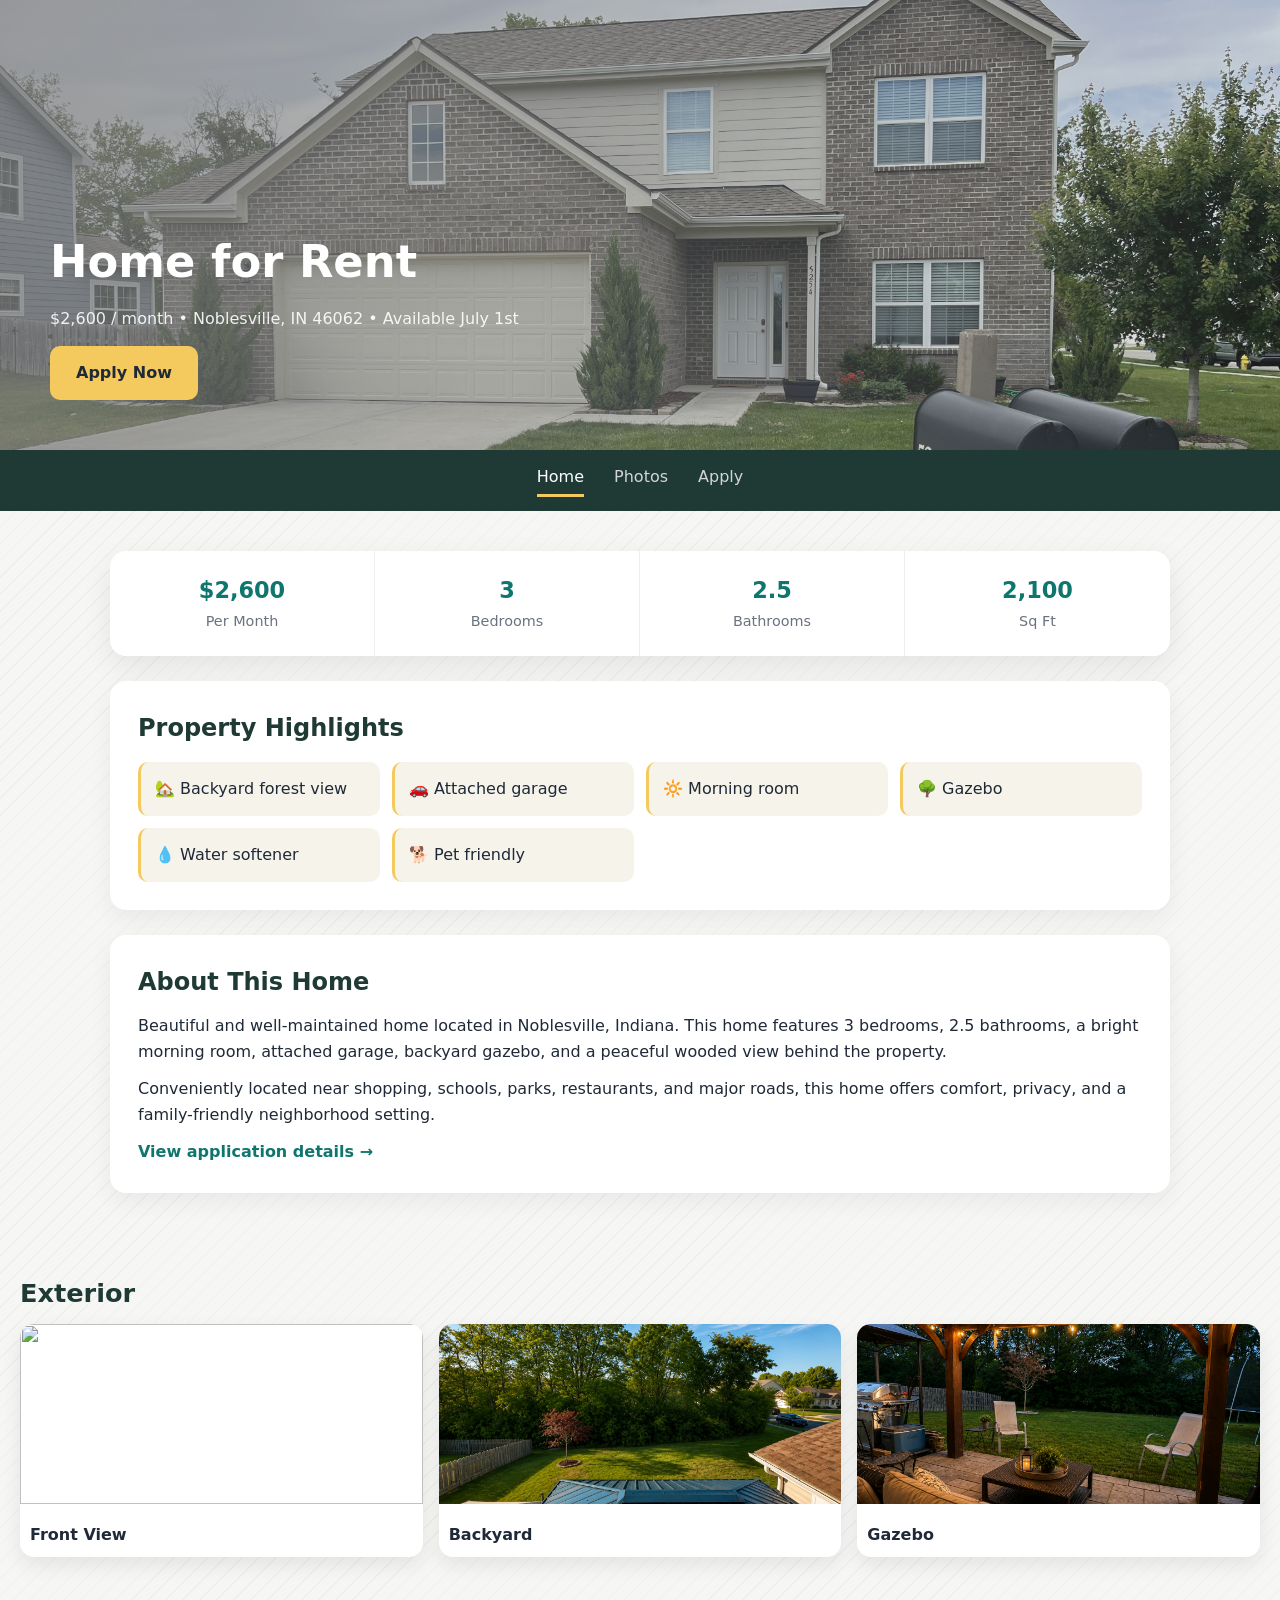
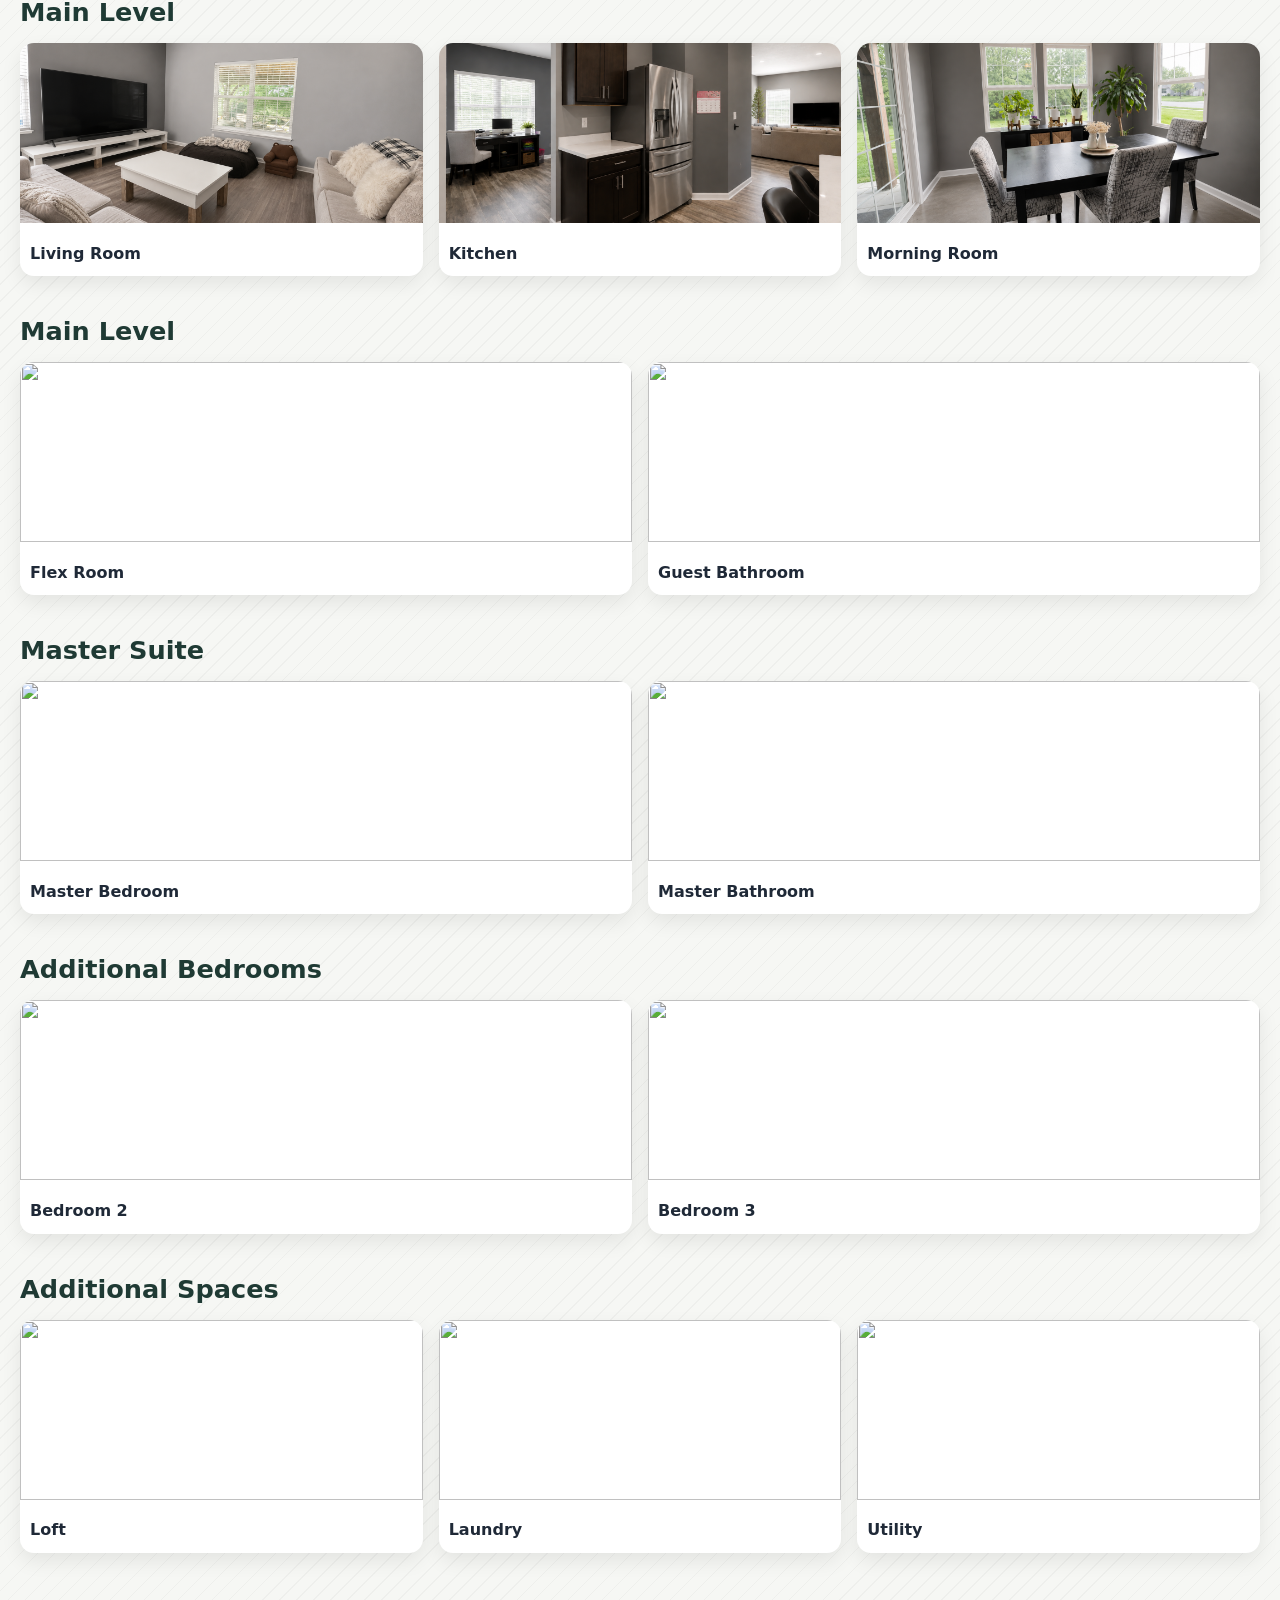
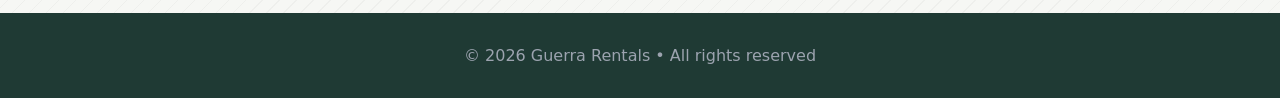
==== index.html @ b9d373ed "Update index.html" ====
<!DOCTYPE html>
<html lang="en">
<head>
  <meta charset="UTF-8">
  <meta name="viewport" content="width=device-width, initial-scale=1.0">
  <title>Home for Rent | 5254 Arryne Dr S</title>
  <link rel="stylesheet" href="style.css">
</head>

<body>

  <header class="hero">
    <div class="hero-content">
      <h1>Home for Rent</h1>
      <p>$2,600 / month • Noblesville, IN 46062 • Available July 1st</p>
      <a href="apply.html" class="btn">Apply Now</a>
    </div>
  </header>

  <nav>
    <a href="index.html" class="active">Home</a>
    <a href="photos.html">Photos</a>
    <a href="apply.html">Apply</a>
  </nav>

  <section class="property-overview">

    <div class="stats-bar">
      <div class="stat">
        <strong>$2,600</strong>
        <span>Per Month</span>
      </div>

      <div class="stat">
        <strong>3</strong>
        <span>Bedrooms</span>
      </div>

      <div class="stat">
        <strong>2.5</strong>
        <span>Bathrooms</span>
      </div>

      <div class="stat">
        <strong>2,100</strong>
        <span>Sq Ft</span>
      </div>
    </div>

    <div class="card">
      <h2>Property Highlights</h2>

      <div class="highlights">
        <div>🏡 Backyard forest view</div>
        <div>🚗 Attached garage</div>
        <div>🔆 Morning room</div>
        <div>🌳 Gazebo</div>
        <div>💧 Water softener</div>
        <div>🐕 Pet friendly</div>
      </div>
    </div>

    <div class="card">
      <h2>About This Home</h2>

      <p>
        Beautiful and well-maintained home located in Noblesville, Indiana.
        This home features 3 bedrooms, 2.5 bathrooms, a bright morning room, attached garage,
        backyard gazebo, and a peaceful wooded view behind the property.
      </p>

      <p>
        Conveniently located near shopping, schools, parks, restaurants, and major roads,
        this home offers comfort, privacy, and a family-friendly neighborhood setting.
      </p>

      <a href="apply.html" class="text-link">View application details →</a>
    </div>

  </section>

 <!--GALLERY -->
<section id="gallery">

  <h2 class="gallery-title">Exterior</h2>
  <div class="gallery-group">
    <div class="photo-card"><img src="images/front.jpg"><p>Front View</p></div>
    <div class="photo-card"><img src="vista desde el cuatoal patio.png"><p>Backyard</p></div>
    <div class="photo-card"><img src="gazebo2.png"><p>Gazebo</p></div>
  </div>

  <h2 class="gallery-title">Main Level</h2>
  <div class="gallery-group">
    <div class="photo-card"><img src="sala1.png"><p>Living Room</p></div>
    <div class="photo-card"><img src="cocina3.png"><p>Kitchen</p></div>
    <div class="photo-card"><img src="morningRoom1.png"><p>Morning Room</p></div>
  </div>
  
  <h2 class="gallery-title">Main Level</h2>
  <div class="gallery-group">
    <div class="photo-card"><img src="images/kitchen.jpg"><p>Flex Room</p></div>
    <div class="photo-card"><img src="images/kitchen.jpg"><p>Guest Bathroom</p></div>
  </div>
  
  <h2 class="gallery-title">Master Suite</h2>
  <div class="gallery-group">
    <div class="photo-card"><img src="images/bedroom.jpg"><p>Master Bedroom</p></div>
    <div class="photo-card"><img src="images/bathroom.jpg"><p>Master Bathroom</p></div>
  </div>

  <h2 class="gallery-title">Additional Bedrooms</h2>
  <div class="gallery-group">
    <div class="photo-card"><img src="images/bathroom.jpg"><p>Bedroom 2</p></div>
    <div class="photo-card"><img src="images/bathroom.jpg"><p>Bedroom 3</p></div>
  </div>

  <h2 class="gallery-title">Additional Spaces</h2>
  <div class="gallery-group">
    <div class="photo-card"><img src="images/bathroom.jpg"><p>Loft</p></div>
    <div class="photo-card"><img src="images/bathroom.jpg"><p>Laundry</p></div>
    <div class="photo-card"><img src="images/bathroom.jpg"><p>Utility</p></div>
  </div>

</section>

  <footer>
    <p>© 2026 Guerra Rentals • All rights reserved</p>
  </footer>

  <!-- IMAGE POPUP MODAL -->
  <div class="image-modal" id="imageModal">
    <div class="image-modal-content">
      <button class="image-modal-close" id="imageModalClose">&times;</button>
      <img id="imageModalImg" src="" alt="">
    </div>
  </div>

  <script>
    const modal = document.getElementById("imageModal");
    const modalImg = document.getElementById("imageModalImg");
    const closeBtn = document.getElementById("imageModalClose");

    document.querySelectorAll(".photo-card img").forEach((img) => {
      img.addEventListener("click", () => {
        modal.classList.add("active");
        modalImg.src = img.src;
        modalImg.alt = img.alt;
      });
    });

    closeBtn.addEventListener("click", () => {
      modal.classList.remove("active");
    });

    modal.addEventListener("click", (e) => {
      if (e.target === modal) {
        modal.classList.remove("active");
      }
    });

    document.addEventListener("keydown", (e) => {
      if (e.key === "Escape") {
        modal.classList.remove("active");
      }
    });
  </script>

</body>
</html>
---- style.css ----
/* RESET */
* {
  margin: 0;
  padding: 0;
  box-sizing: border-box;
  font-family: system-ui, Arial, sans-serif;
}

html {
  scroll-behavior: smooth;
}

body {
  color: #1f2937;
  line-height: 1.6;
  background-color: #f6f7f4;
  background-image:
    repeating-linear-gradient(
      135deg,
      rgba(0, 0, 0, 0.03) 0px,
      rgba(0, 0, 0, 0.03) 1px,
      transparent 1px,
      transparent 12px
    );
}

/* HERO */
.hero {
  height: 50vh;
  background:
    linear-gradient(to right, rgba(128, 128, 128, 0.75), rgba(128, 128, 128, 0.2)),
    url("front.jpg");
  background-size: cover;
  background-position: center 25%;
  display: flex;
  align-items: flex-end;
  padding: 50px;
  color: white;
}

.hero h1 {
  font-size: 2.8rem;
  margin-bottom: 8px;
}

.hero p {
  opacity: 0.9;
  margin-bottom: 15px;
}

/* BUTTON */
.btn {
  display: inline-block;
  padding: 14px 26px;
  background: #f4c95d;
  color: #1f2937;
  text-decoration: none;
  border-radius: 10px;
  font-weight: 700;
  transition: 0.25s ease;
}

.btn:hover {
  background: #e7b94c;
  transform: translateY(-2px);
}

/* NAV */
nav {
  display: flex;
  justify-content: center;
  gap: 30px;
  background: #1f3a34;
  padding: 14px;
  position: sticky;
  top: 0;
  z-index: 100;
}

nav a {
  color: #d1d5db;
  text-decoration: none;
  font-weight: 500;
  padding-bottom: 4px;
  transition: all 0.25s ease;
}

nav a:hover {
  color: #ffffff;
}

nav a.active {
  color: #ffffff;
  border-bottom: 3px solid #f4c95d;
}

/* WRAPPER */
.property-overview {
  max-width: 1100px;
  margin: auto;
  padding: 20px;
}

/* STATS BAR */
.stats-bar {
  margin-top: 20px;
  background: white;
  border-radius: 16px;
  display: grid;
  grid-template-columns: repeat(4, 1fr);
  box-shadow: 0 10px 30px rgba(0,0,0,0.08);
  overflow: hidden;
}

.stat {
  text-align: center;
  padding: 22px;
  border-right: 1px solid #eee;
}

.stat:last-child {
  border-right: none;
}

.stat strong {
  font-size: 1.4rem;
  display: block;
  color: #0f766e;
}

.stat span {
  font-size: 0.9rem;
  color: #6b7280;
}

/* CARDS */
.card {
  background: white;
  margin: 25px auto;
  padding: 28px;
  border-radius: 16px;
  box-shadow: 0 8px 25px rgba(0,0,0,0.06);
  transition: 0.2s ease;
}

.card:hover {
  transform: translateY(-3px);
}

.card h2 {
  margin-bottom: 12px;
  color: #1f3a34;
}

.card p {
  margin-bottom: 12px;
}

/* LINKS */
.text-link,
.card a:not(.btn):not(.link-card) {
  color: #0f766e;
  font-weight: 700;
  text-decoration: none;
  position: relative;
  transition: all 0.25s ease;
}

.text-link::after,
.card a:not(.btn):not(.link-card)::after {
  content: "";
  position: absolute;
  left: 0;
  bottom: -3px;
  width: 0%;
  height: 2px;
  background: #f4c95d;
  transition: width 0.25s ease;
}

.text-link:hover,
.card a:not(.btn):not(.link-card):hover {
  color: #1f3a34;
}

.text-link:hover::after,
.card a:not(.btn):not(.link-card):hover::after {
  width: 100%;
}

/* HIGHLIGHTS */
.highlights {
  display: grid;
  grid-template-columns: repeat(auto-fit, minmax(200px, 1fr));
  gap: 12px;
  margin-top: 15px;
}

.highlights div {
  background: #f6f3ea;
  padding: 14px;
  border-radius: 10px;
  border-left: 3px solid #f4c95d;
}

/* GALLERY */
.gallery {
  max-width: 1100px;
  margin: 50px auto;
  padding: 0 20px;
  display: grid;
  grid-template-columns: repeat(auto-fit, minmax(230px, 1fr));
  gap: 16px;
}

.photo-card {
  border-radius: 14px;
  overflow: hidden;
  background: white;
  box-shadow: 0 8px 20px rgba(0,0,0,0.08);
  transition: 0.25s ease;
}

.photo-card:hover {
  transform: scale(1.04);
}

.photo-card img {
  width: 100%;
  height: 180px;
  object-fit: cover;
  cursor: zoom-in;
}

.photo-card p {
  padding: 10px;
  font-weight: 600;
}

/* IMAGE POPUP MODAL */
.image-modal {
  display: none;
  position: fixed;
  inset: 0;
  z-index: 99999;
  background: rgba(0, 0, 0, 0.9);
  justify-content: center;
  align-items: center;
  padding: 24px;
}

.image-modal.active {
  display: flex;
}

.image-modal-content {
  position: relative;
  max-width: 90vw;
  max-height: 90vh;
}

.image-modal-content img {
  max-width: 100%;
  max-height: 85vh;
  border-radius: 14px;
  box-shadow: 0 20px 50px rgba(0,0,0,.45);
  animation: modalZoom .25s ease;
}

.image-modal-close {
  position: absolute;
  top: -18px;
  right: -18px;
  width: 42px;
  height: 42px;
  border: none;
  border-radius: 50%;
  background: #f4c95d;
  color: #1f2937;
  font-size: 1.6rem;
  font-weight: 800;
  cursor: pointer;
  transition: 0.25s ease;
}

.image-modal-close:hover {
  background: #e7b94c;
  transform: scale(1.05);
}

@keyframes modalZoom {
  from {
    transform: scale(.85);
    opacity: 0;
  }

  to {
    transform: scale(1);
    opacity: 1;
  }
}

/* FOOTER */
footer {
  text-align: center;
  padding: 30px;
  margin-top: 60px;
  background: #1f3a34;
  color: #9ca3af;
}

/* RESPONSIVE */
@media (max-width: 768px) {
  nav {
    gap: 18px;
    font-size: 0.95rem;
    flex-wrap: wrap;
  }

  .stats-bar {
    grid-template-columns: repeat(2, 1fr);
  }

  .hero {
    padding: 30px;
  }

  .hero h1 {
    font-size: 2.2rem;
  }
}

@media (max-width: 480px) {
  .stats-bar {
    grid-template-columns: 1fr;
  }

  .hero {
    height: 45vh;
    padding: 24px;
  }

  .hero h1 {
    font-size: 1.9rem;
  }

  .hero p {
    font-size: 0.95rem;
  }

  .btn {
    padding: 12px 20px;
  }

  .card {
    padding: 22px;
  }

  .image-modal-close {
    top: 10px;
    right: 10px;
  }
}

/* FIXED GROUPED GALLERY */

.gallery {
  display: block; /* overrides your old grid */
}

.gallery-title {
  width: 100%;
  margin: 35px 0 10px;
  padding: 0 20px;
  font-size: 1.6rem;
  color: #1f3a34;
}

.gallery-group {
  padding: 0 20px;
  margin-bottom: 25px;
  display: grid;
  grid-template-columns: repeat(auto-fit, minmax(230px, 1fr));
  gap: 16px;
}

/* LINK CARDS (SOLID GREEN → INVERT ON HOVER) */
.link-card {
  display: flex;
  justify-content: space-between;
  align-items: center;
  text-decoration: none;
  background: #0f766e;   /* solid green */
  color: white;
  border-radius: 14px;
  padding: 18px 22px;
  margin-top: 15px;
  box-shadow: 0 8px 25px rgba(0,0,0,0.08);
  transition: all 0.25s ease;
  border: 2px solid #0f766e; /* needed for invert effect */
}

/* TEXT */
.link-card-title {
  font-size: 1.15rem;
  font-weight: 700;
  color: white;
  margin-bottom: 4px;
  transition: 0.25s;
}

.link-card-subtitle {
  font-size: 0.9rem;
  color: rgba(255,255,255,0.85);
  transition: 0.25s;
}

/* ARROW */
.link-arrow {
  font-size: 1.5rem;
  font-weight: bold;
  color: white;
  transition: 0.25s ease;
}

/* Link Buttons */
.link-card:hover {
  background: white;
  color: #0f766e;
  transform: translateY(-3px);
}

/* TEXT INVERT */
.link-card:hover .link-card-title {
  color: #0f766e;
}

.link-card:hover .link-card-subtitle {
  color: #4b5563;
}

/* ARROW MOVE + COLOR CHANGE */
.link-card:hover .link-arrow {
  transform: translateX(6px);
  color: #0f766e;
}
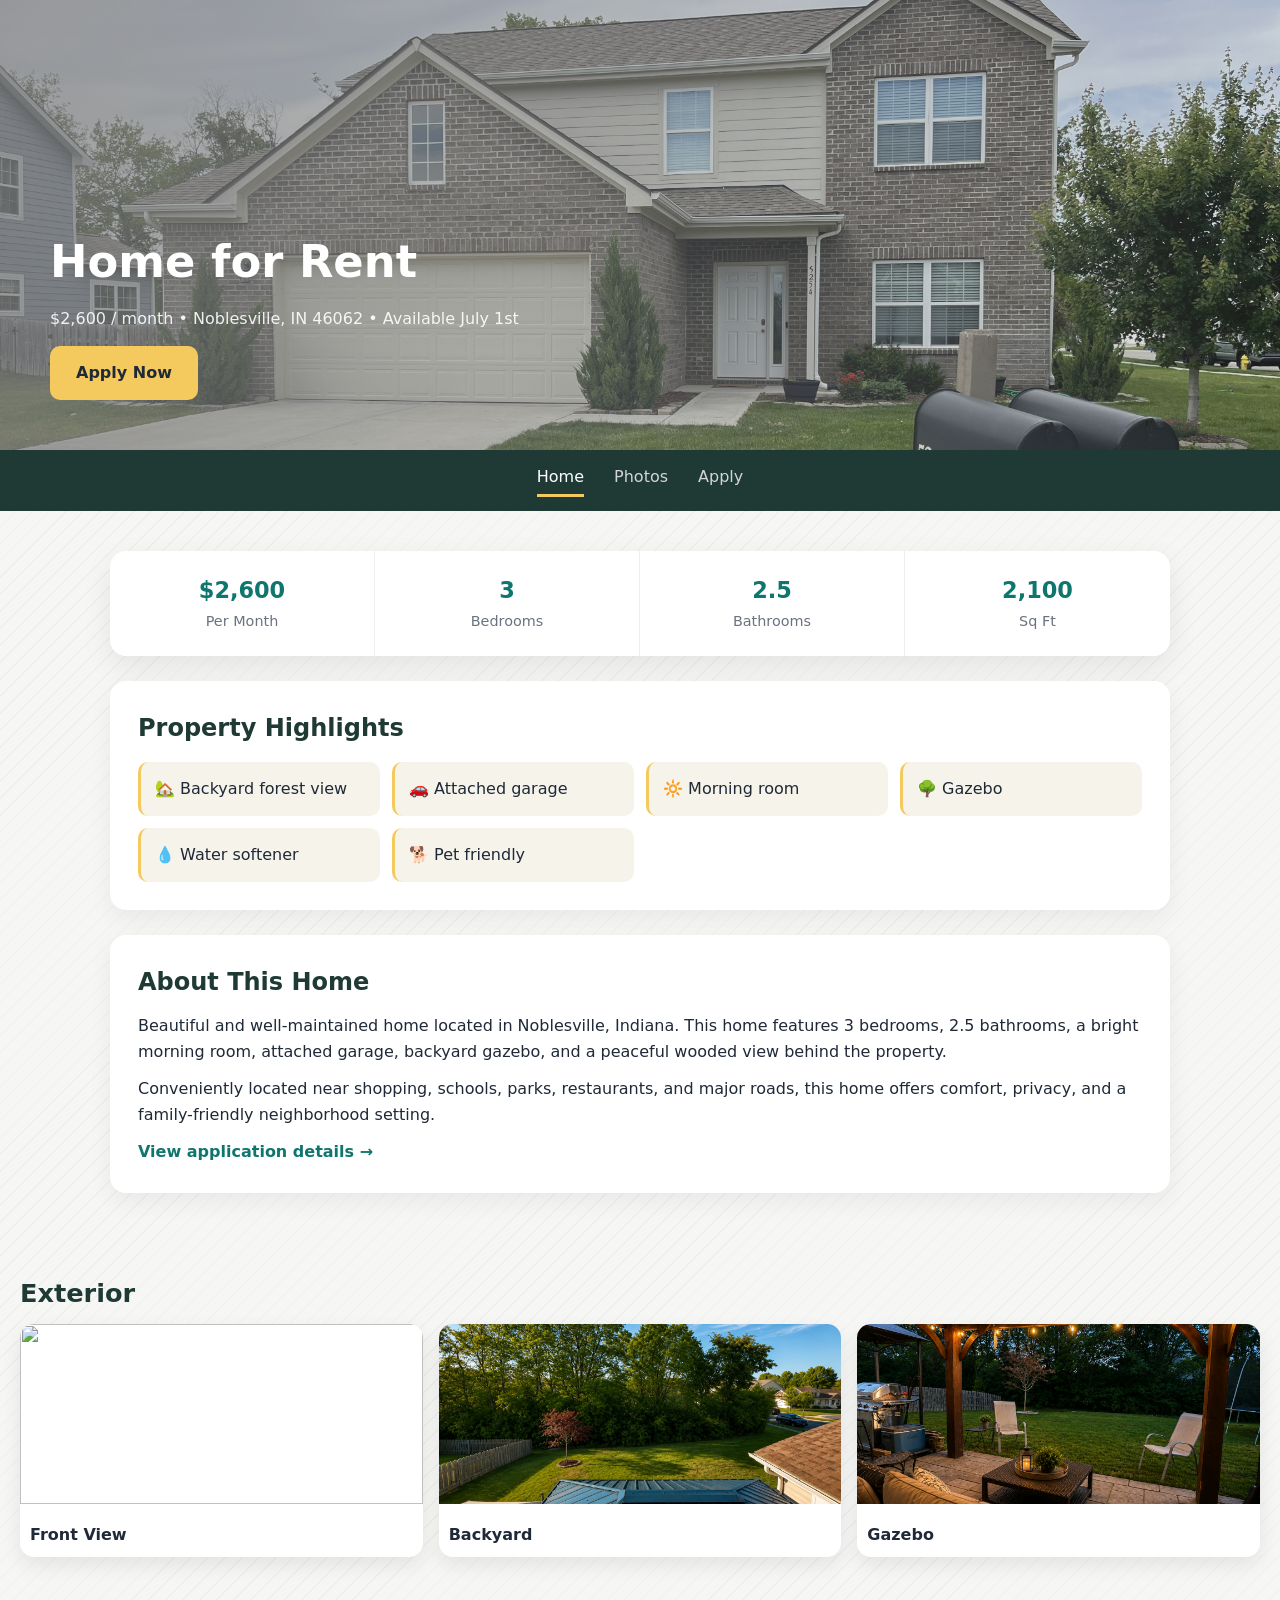
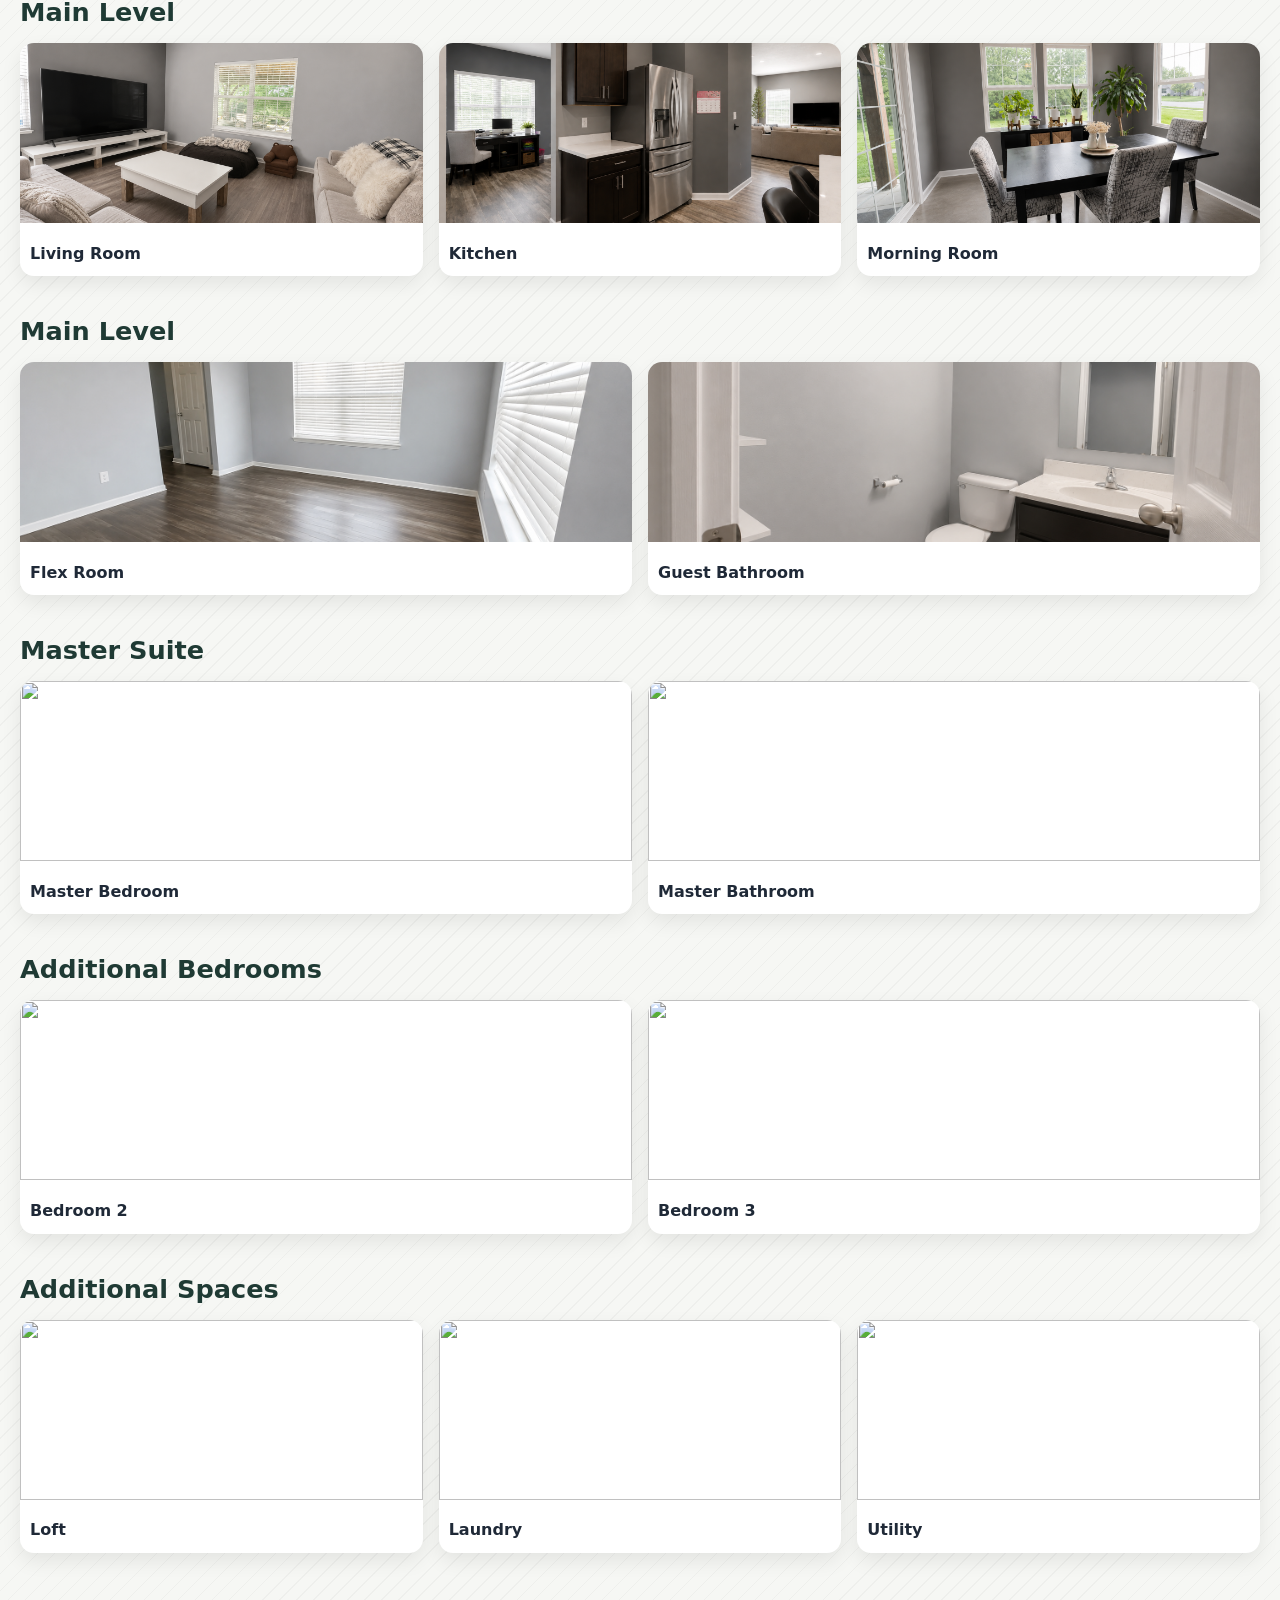
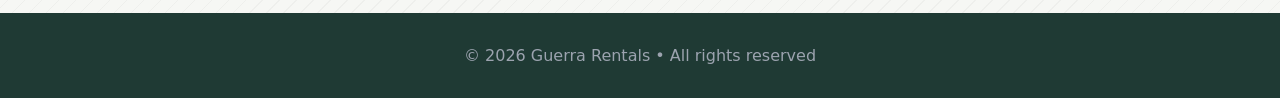
==== commit de2036db: "Update index.html" ====
--- a/index.html
+++ b/index.html
@@ -84,7 +84,7 @@
 
   <h2 class="gallery-title">Exterior</h2>
   <div class="gallery-group">
-    <div class="photo-card"><img src="images/front.jpg"><p>Front View</p></div>
+    <div class="photo-card"><img src="fachada.png"><p>Front View</p></div>
     <div class="photo-card"><img src="vista desde el cuatoal patio.png"><p>Backyard</p></div>
     <div class="photo-card"><img src="gazebo2.png"><p>Gazebo</p></div>
   </div>
@@ -98,8 +98,8 @@
   
   <h2 class="gallery-title">Main Level</h2>
   <div class="gallery-group">
-    <div class="photo-card"><img src="images/kitchen.jpg"><p>Flex Room</p></div>
-    <div class="photo-card"><img src="images/kitchen.jpg"><p>Guest Bathroom</p></div>
+    <div class="photo-card"><img src="oficina o comedor 2.png"><p>Flex Room</p></div>
+    <div class="photo-card"><img src="baño de visita.png"><p>Guest Bathroom</p></div>
   </div>
   
   <h2 class="gallery-title">Master Suite</h2>
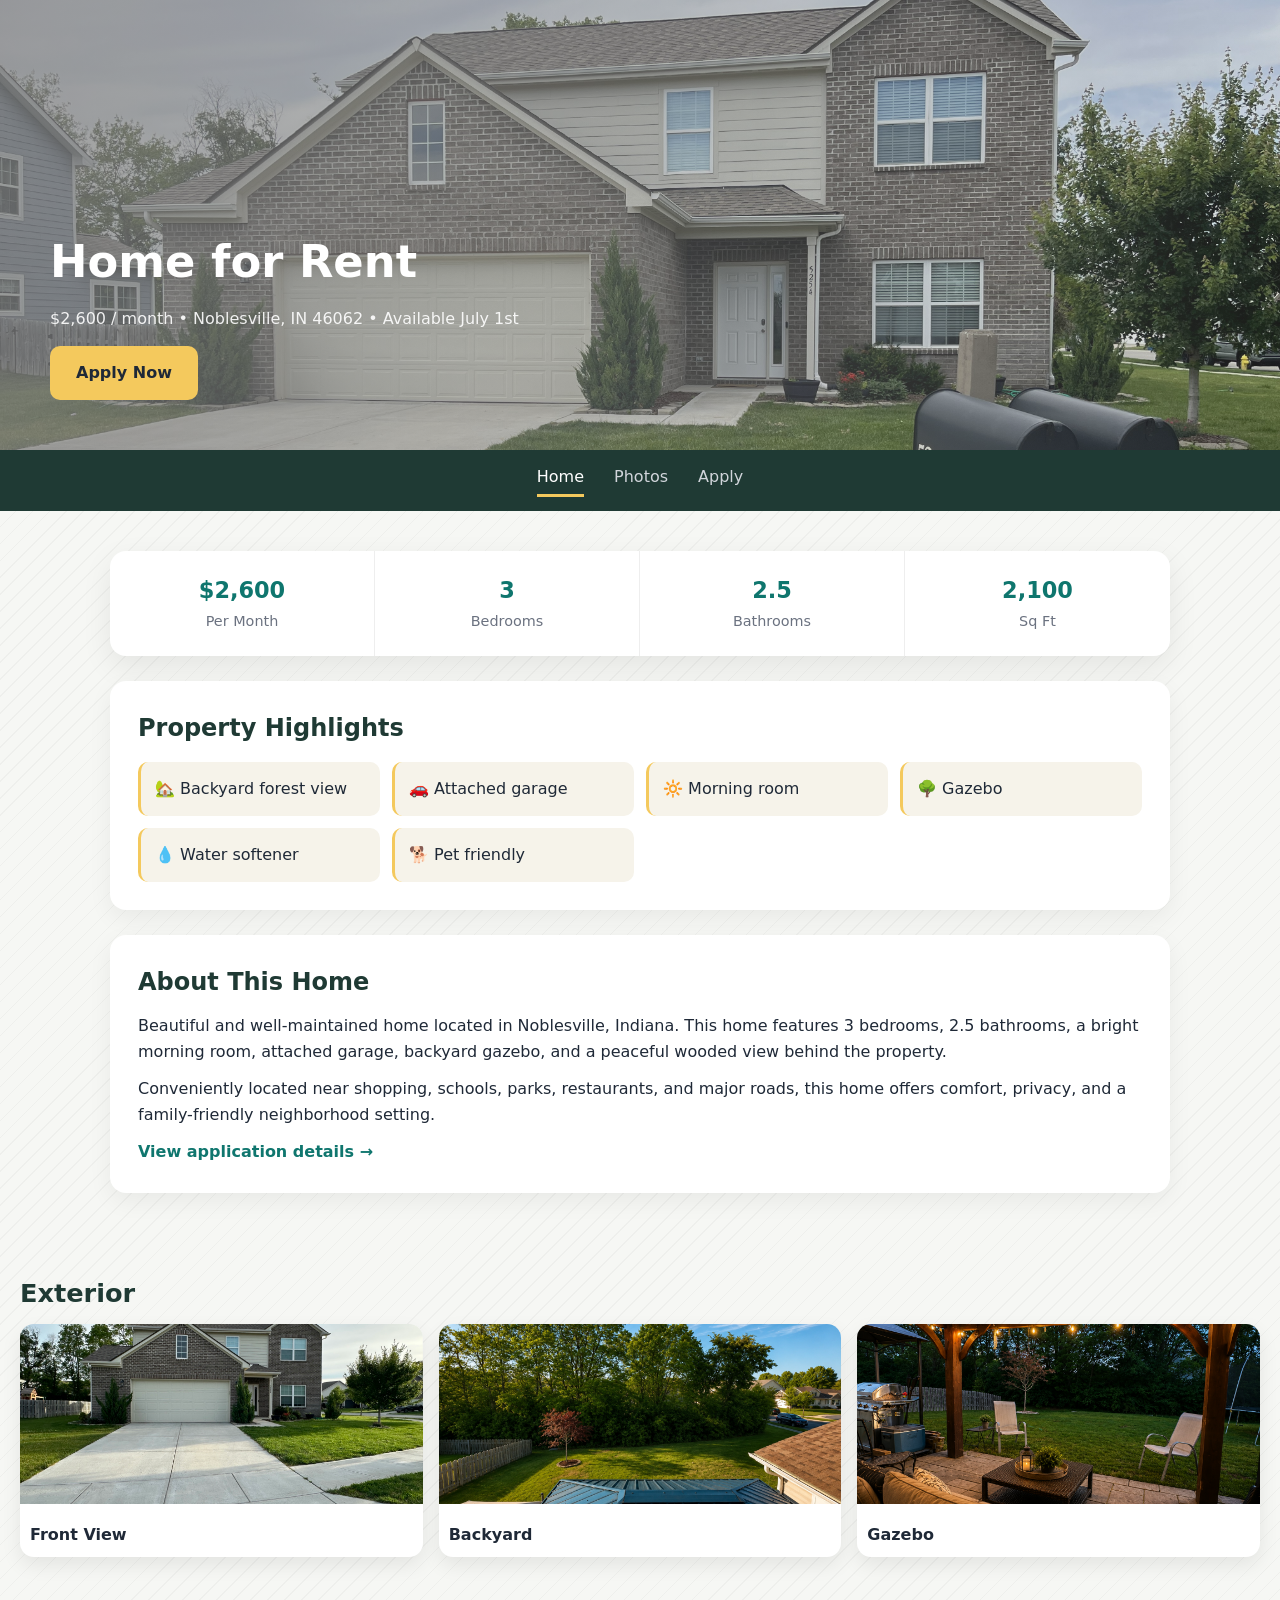
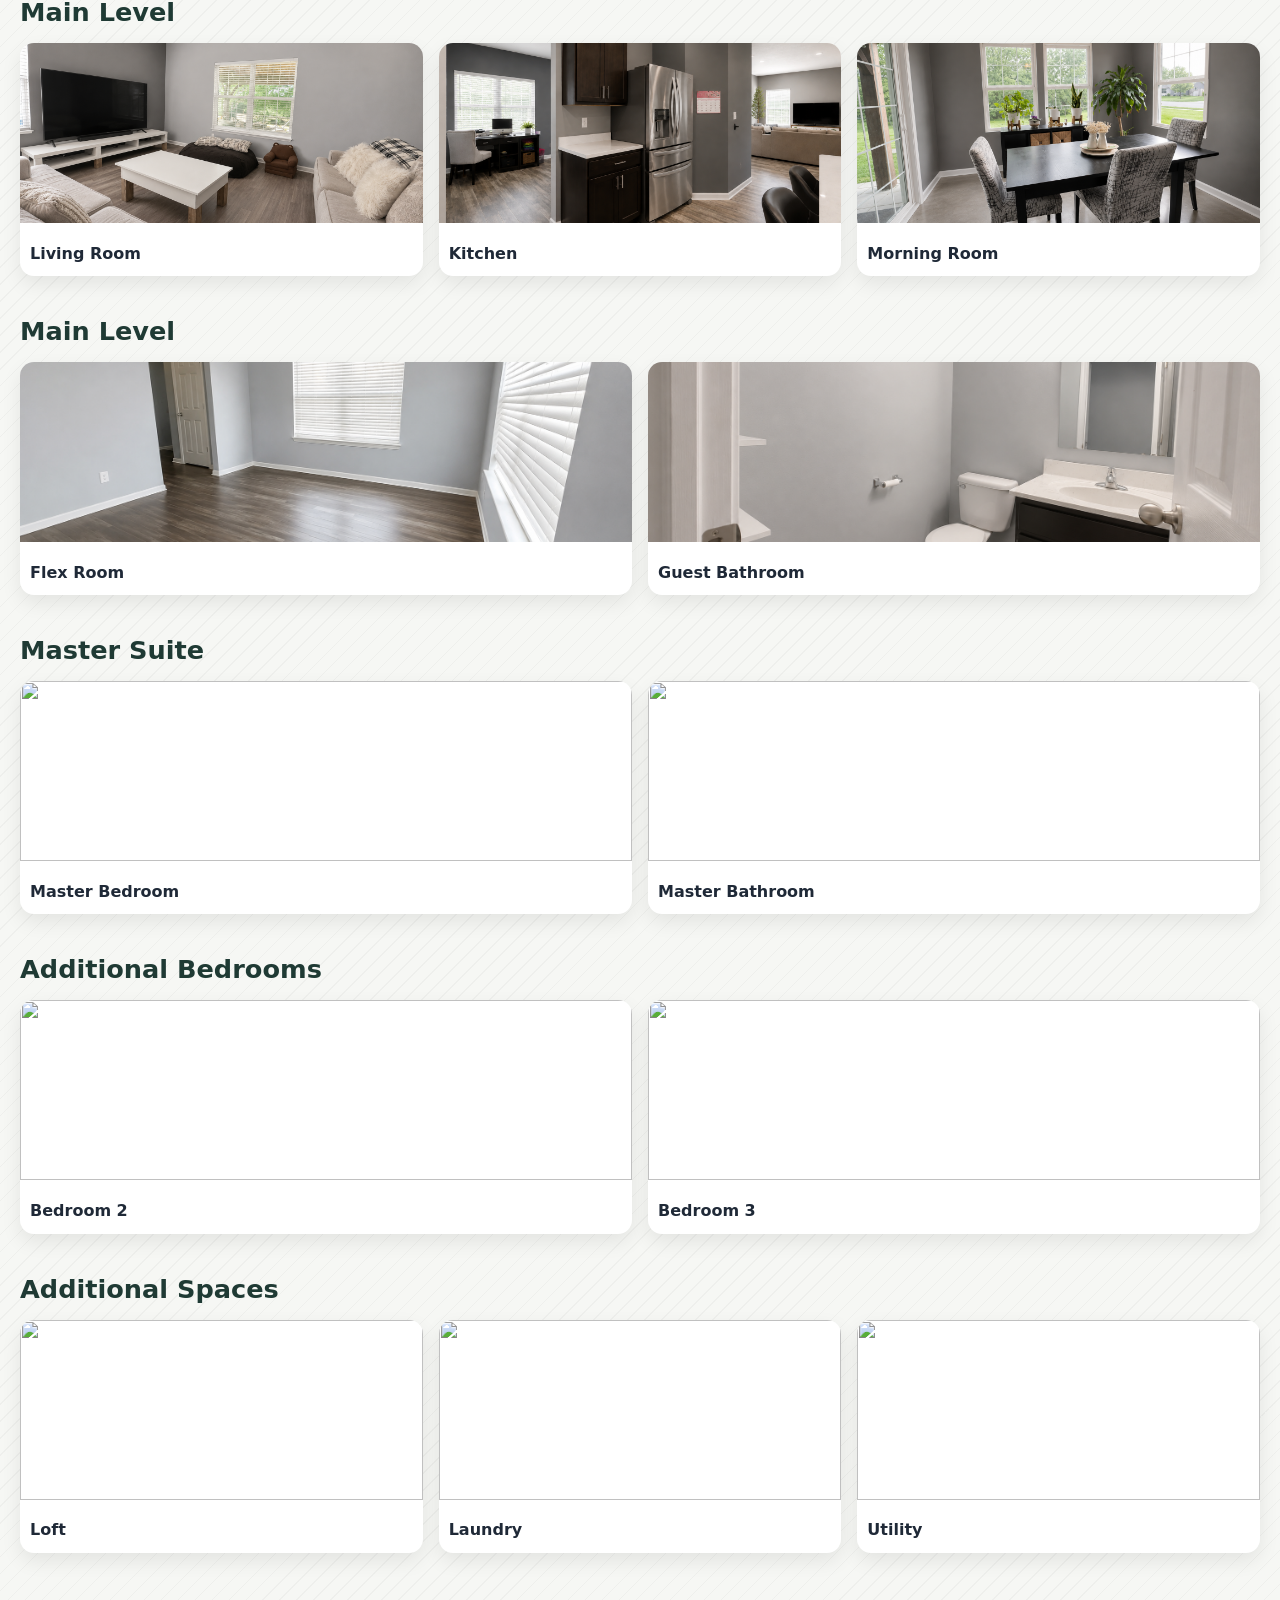
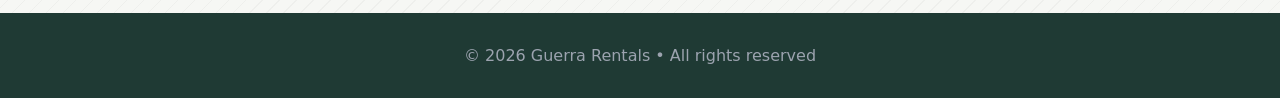
==== commit 1ad22f7d: "Update index.html" ====
--- a/index.html
+++ b/index.html
@@ -84,7 +84,7 @@
 
   <h2 class="gallery-title">Exterior</h2>
   <div class="gallery-group">
-    <div class="photo-card"><img src="fachada.png"><p>Front View</p></div>
+    <div class="photo-card"><img src="fachada.jpeg"><p>Front View</p></div>
     <div class="photo-card"><img src="vista desde el cuatoal patio.png"><p>Backyard</p></div>
     <div class="photo-card"><img src="gazebo2.png"><p>Gazebo</p></div>
   </div>
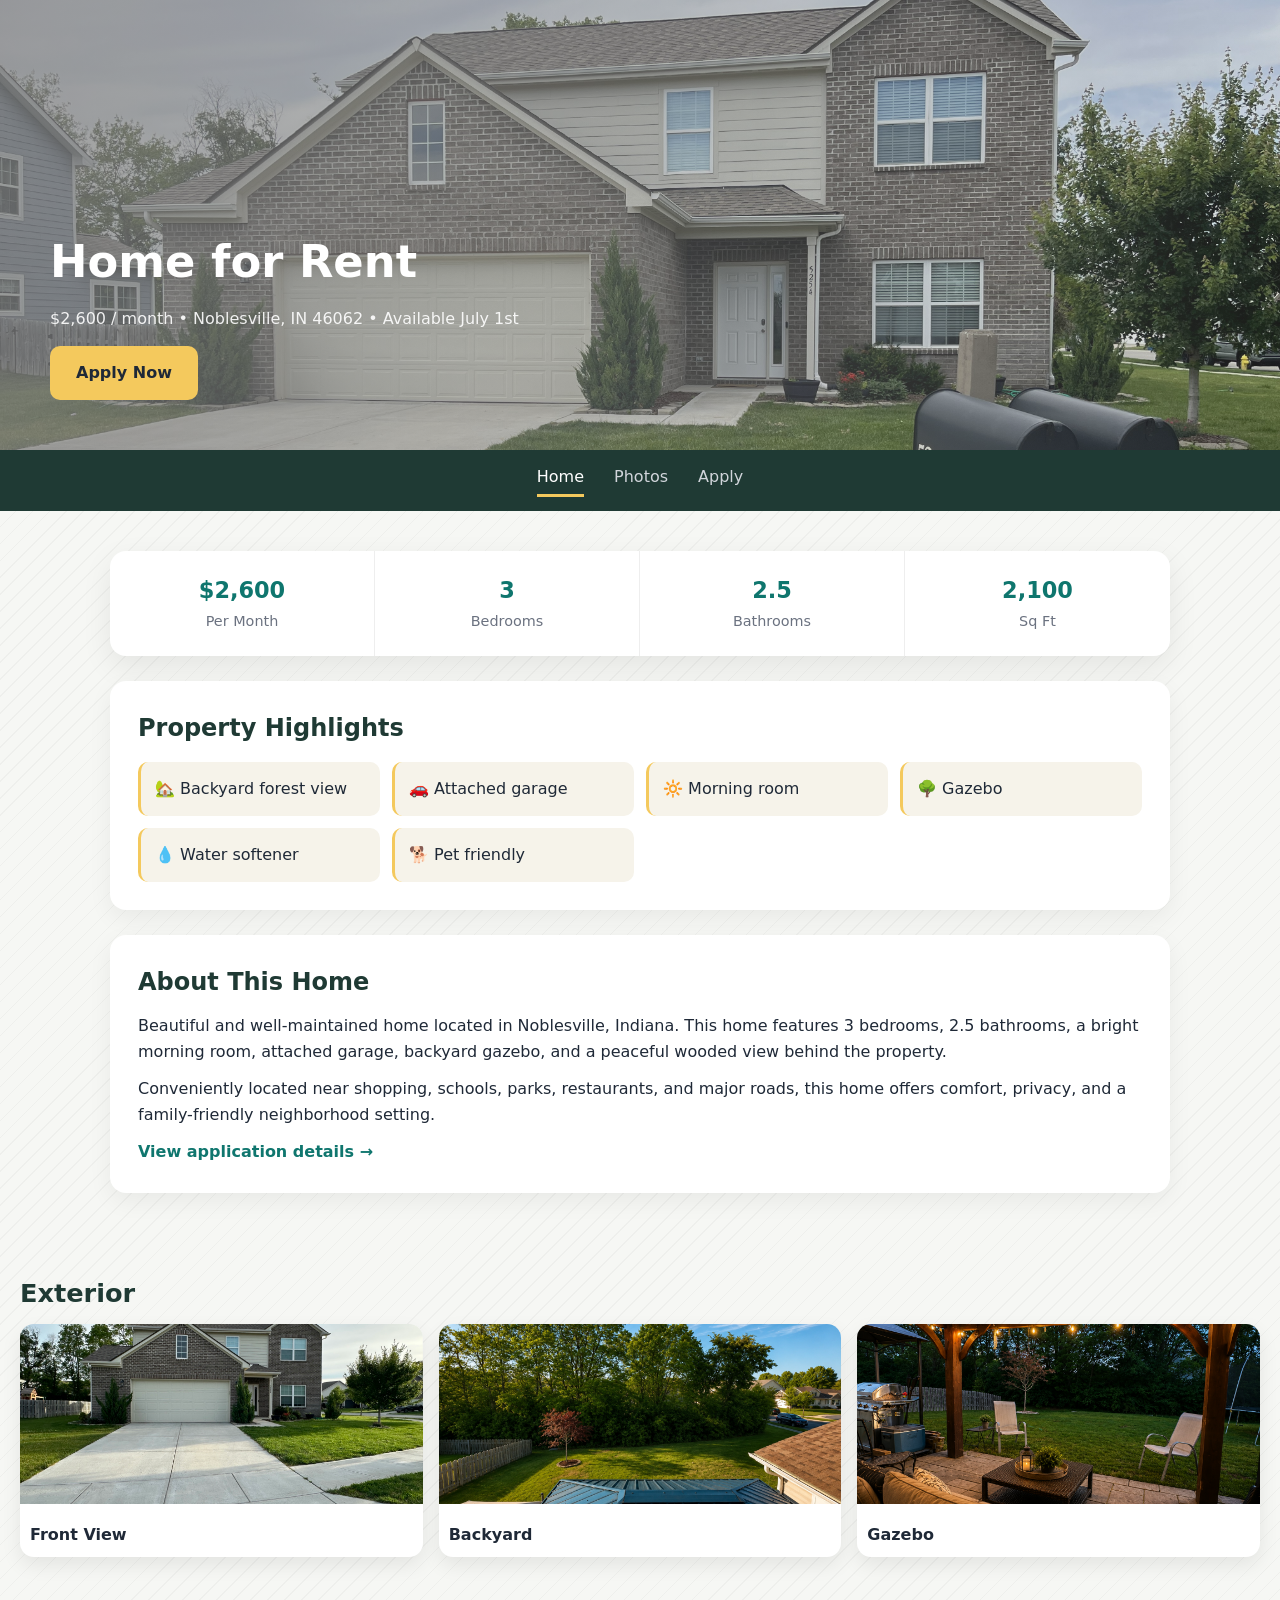
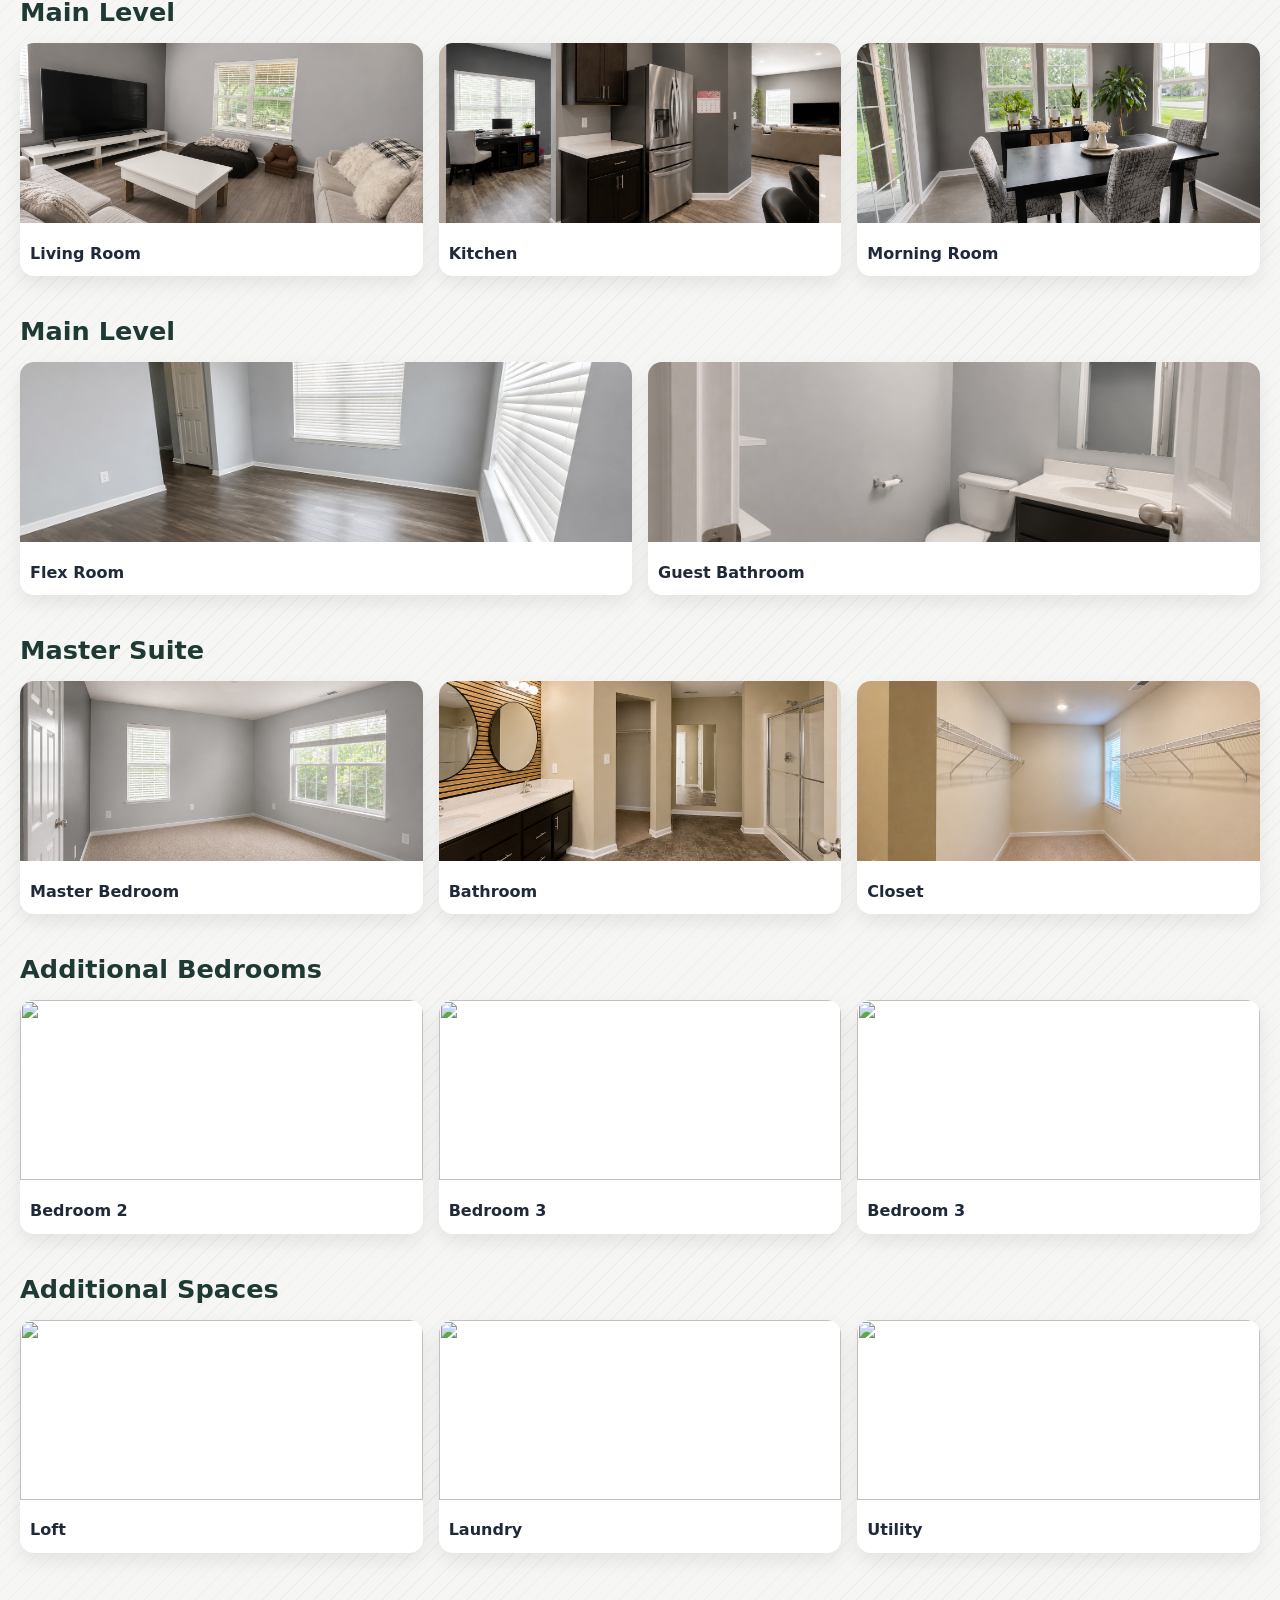
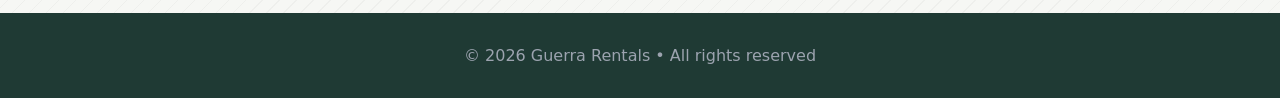
==== commit 9632e87c: "Update index.html" ====
--- a/index.html
+++ b/index.html
@@ -104,13 +104,15 @@
   
   <h2 class="gallery-title">Master Suite</h2>
   <div class="gallery-group">
-    <div class="photo-card"><img src="images/bedroom.jpg"><p>Master Bedroom</p></div>
-    <div class="photo-card"><img src="images/bathroom.jpg"><p>Master Bathroom</p></div>
+    <div class="photo-card"><img src="cuarto principal.png"><p>Master Bedroom</p></div>
+    <div class="photo-card"><img src="Baño cuarto principal 1.png"><p>Bathroom</p></div>
+    <div class="photo-card"><img src="closet cuarto principal.png"><p>Closet</p></div>
   </div>
 
   <h2 class="gallery-title">Additional Bedrooms</h2>
   <div class="gallery-group">
     <div class="photo-card"><img src="images/bathroom.jpg"><p>Bedroom 2</p></div>
+    <div class="photo-card"><img src="images/bathroom.jpg"><p>Bedroom 3</p></div>
     <div class="photo-card"><img src="images/bathroom.jpg"><p>Bedroom 3</p></div>
   </div>
 
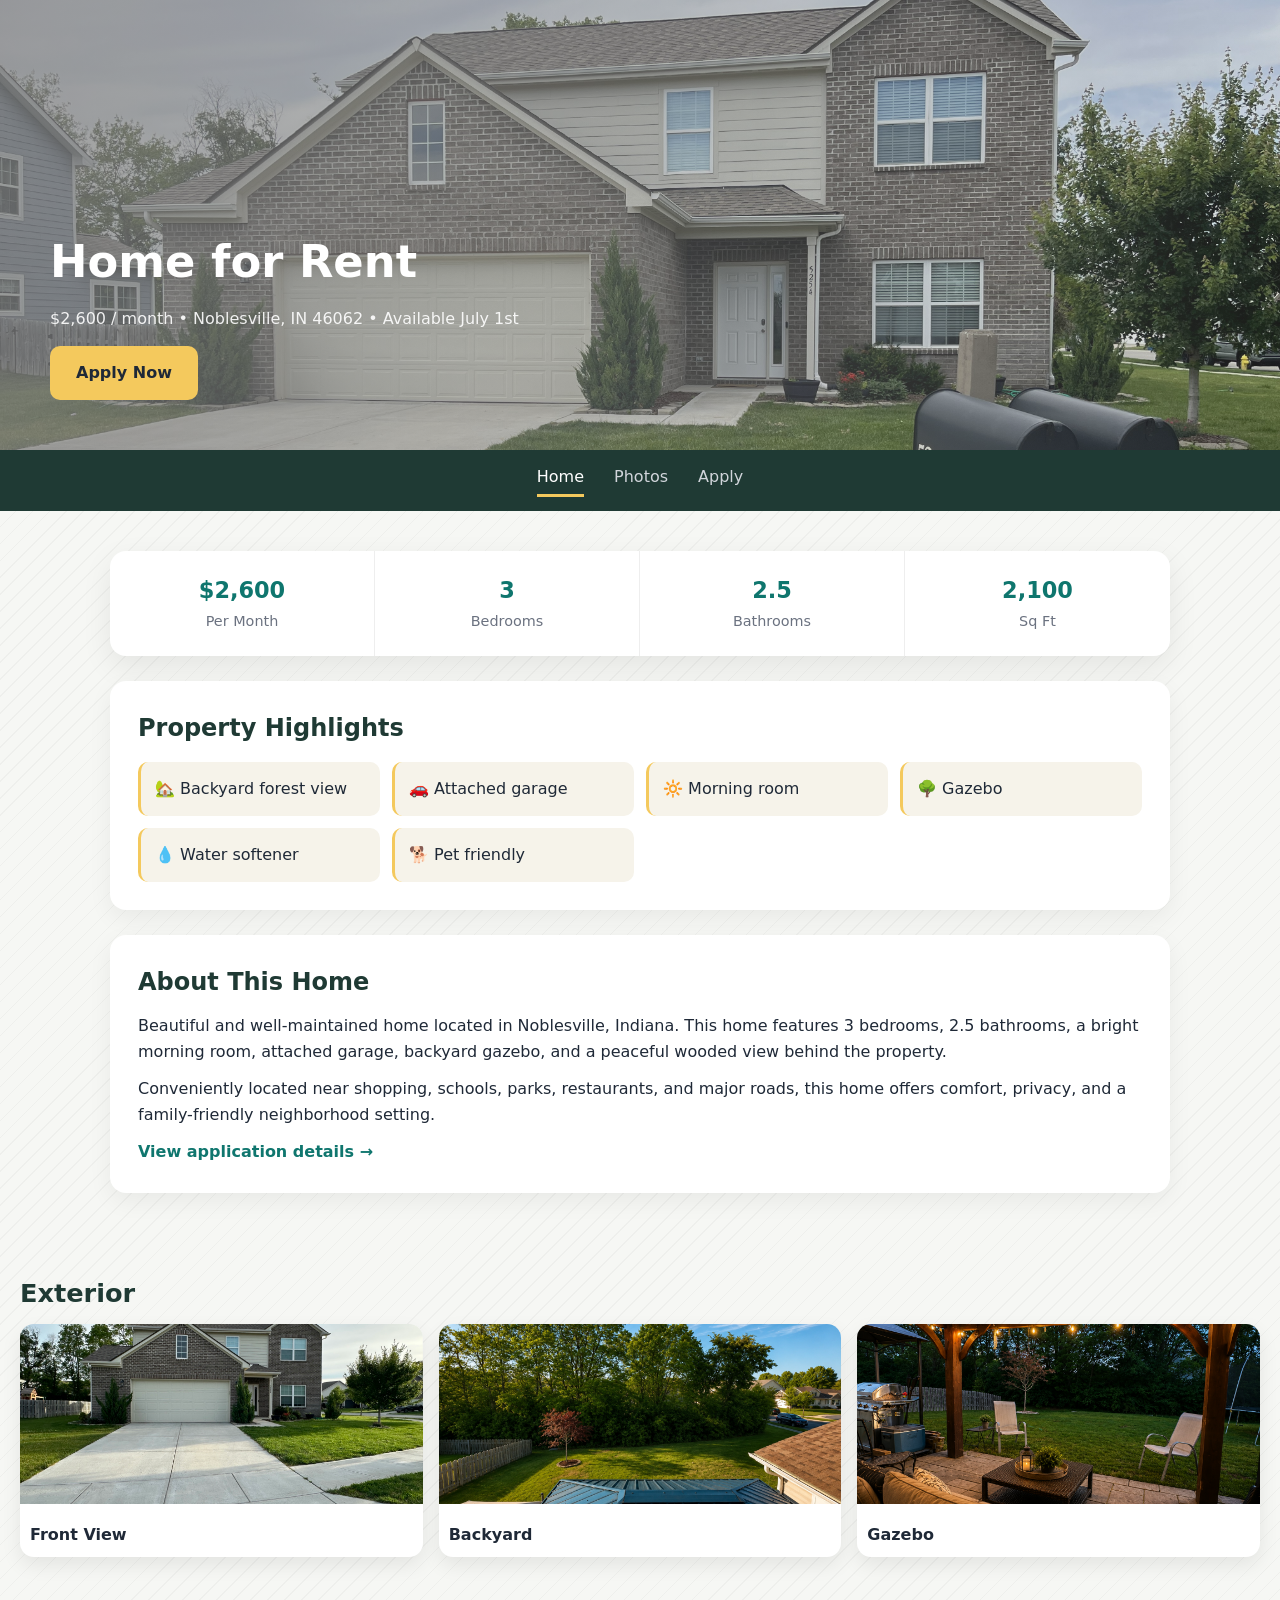
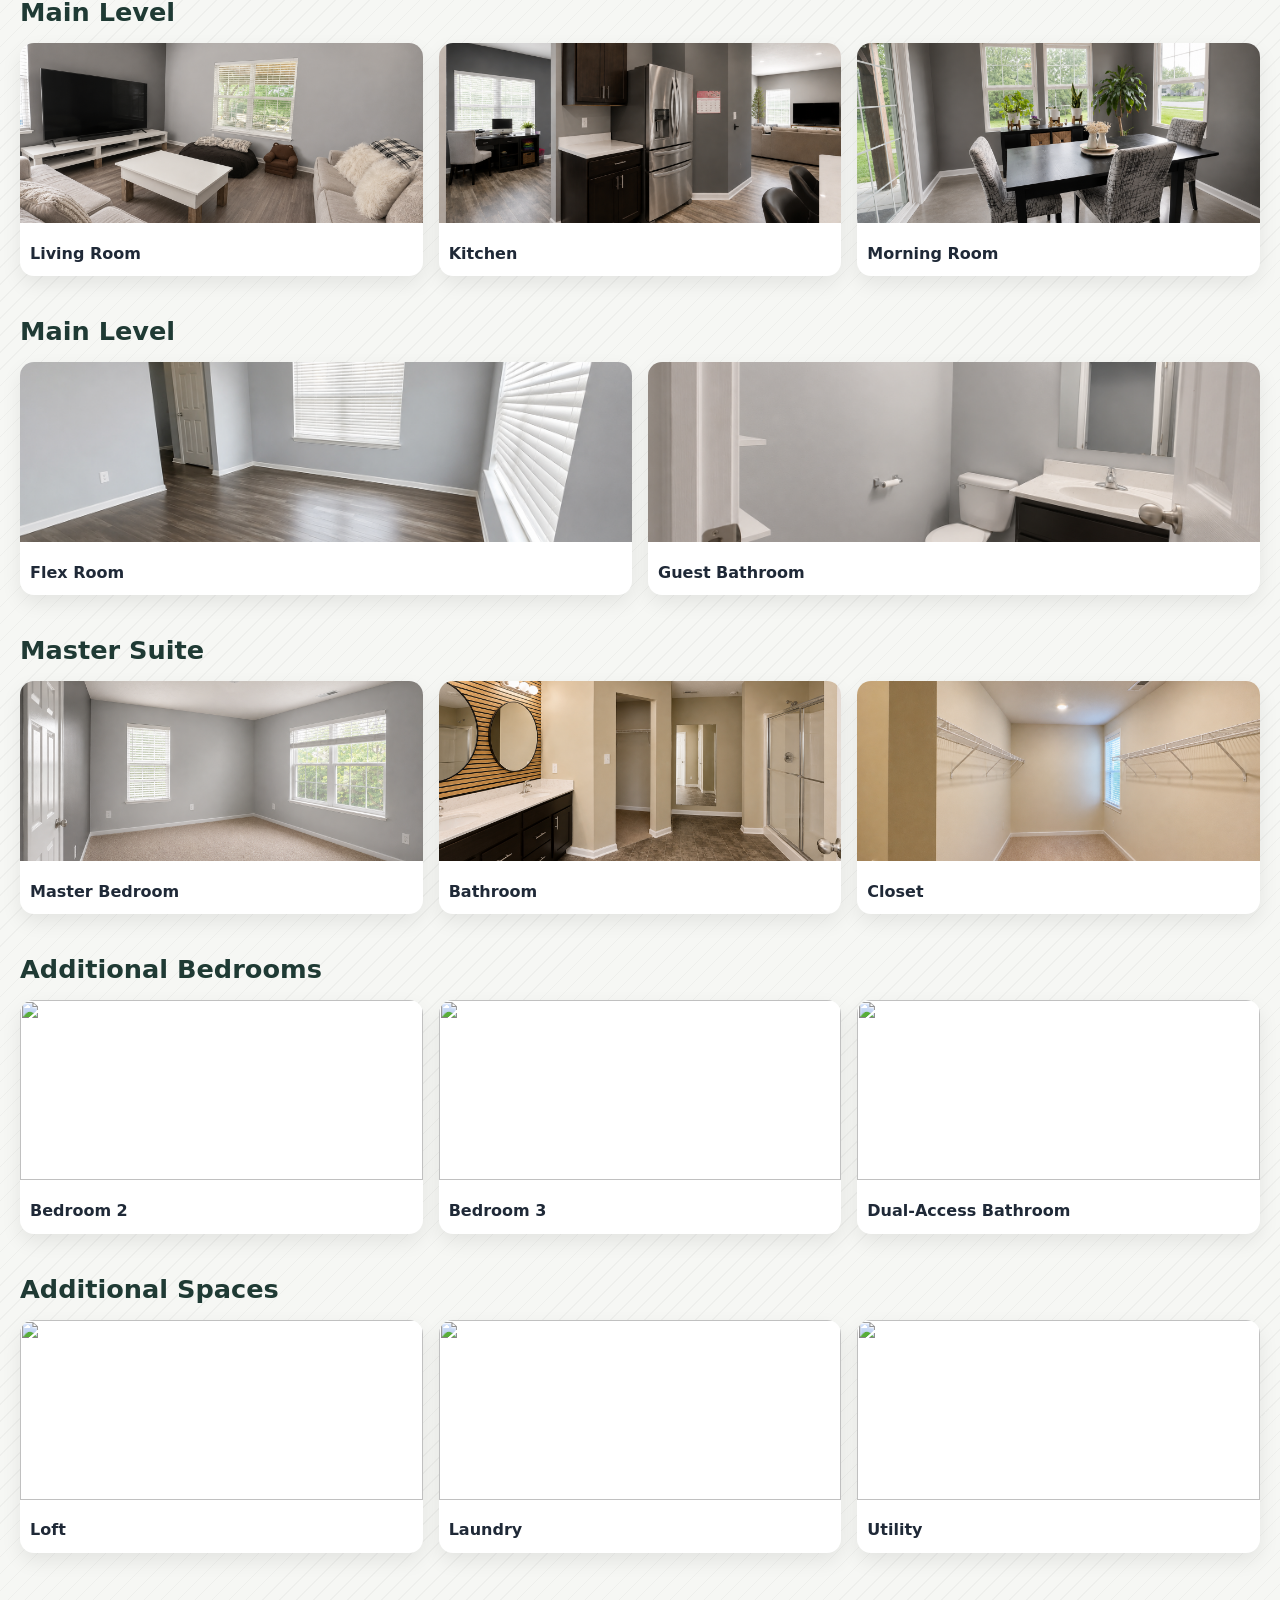
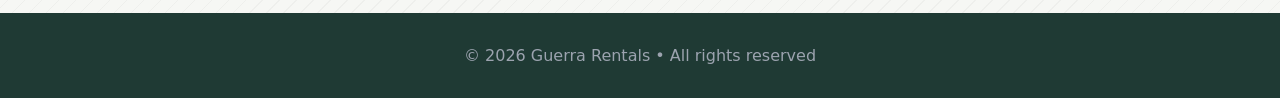
==== commit 92baa6bf: "Update index.html" ====
--- a/index.html
+++ b/index.html
@@ -113,7 +113,7 @@
   <div class="gallery-group">
     <div class="photo-card"><img src="images/bathroom.jpg"><p>Bedroom 2</p></div>
     <div class="photo-card"><img src="images/bathroom.jpg"><p>Bedroom 3</p></div>
-    <div class="photo-card"><img src="images/bathroom.jpg"><p>Bedroom 3</p></div>
+    <div class="photo-card"><img src="images/bathroom.jpg"><p>Dual-Access Bathroom</p></div>
   </div>
 
   <h2 class="gallery-title">Additional Spaces</h2>
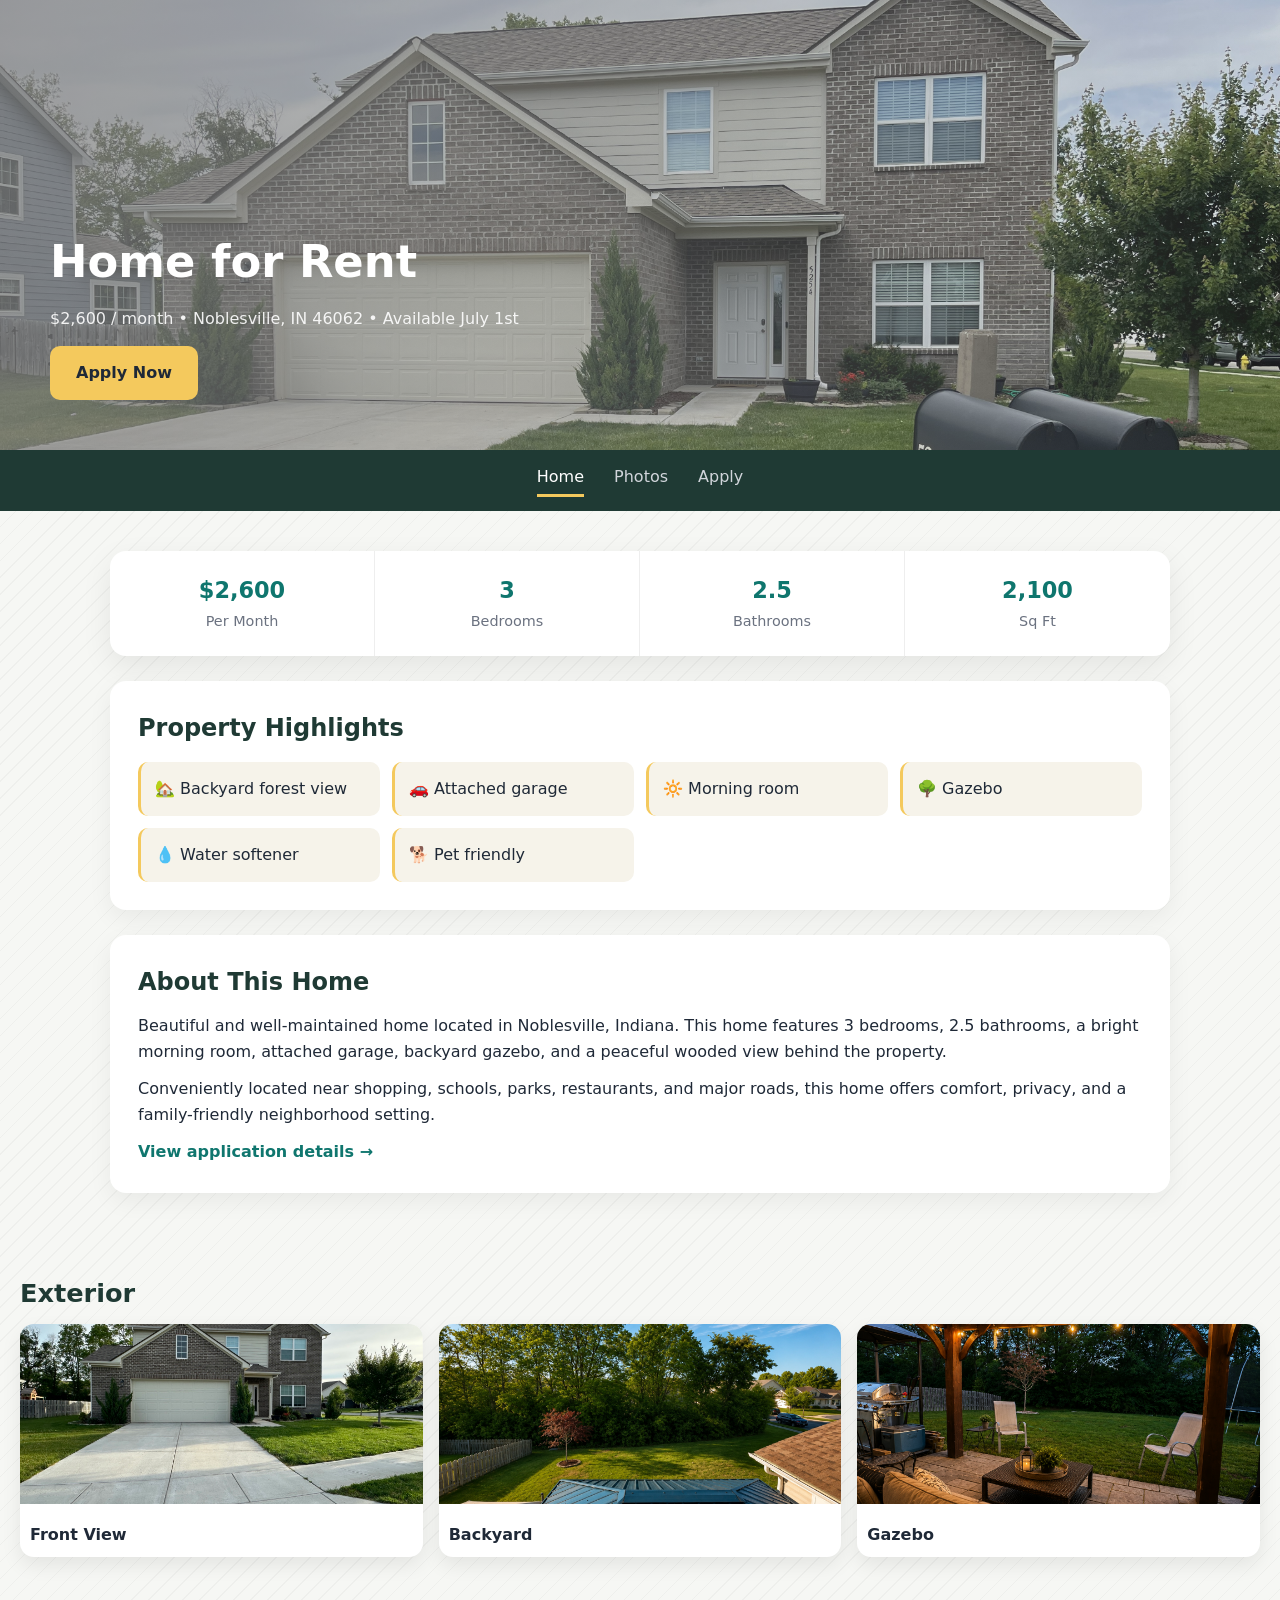
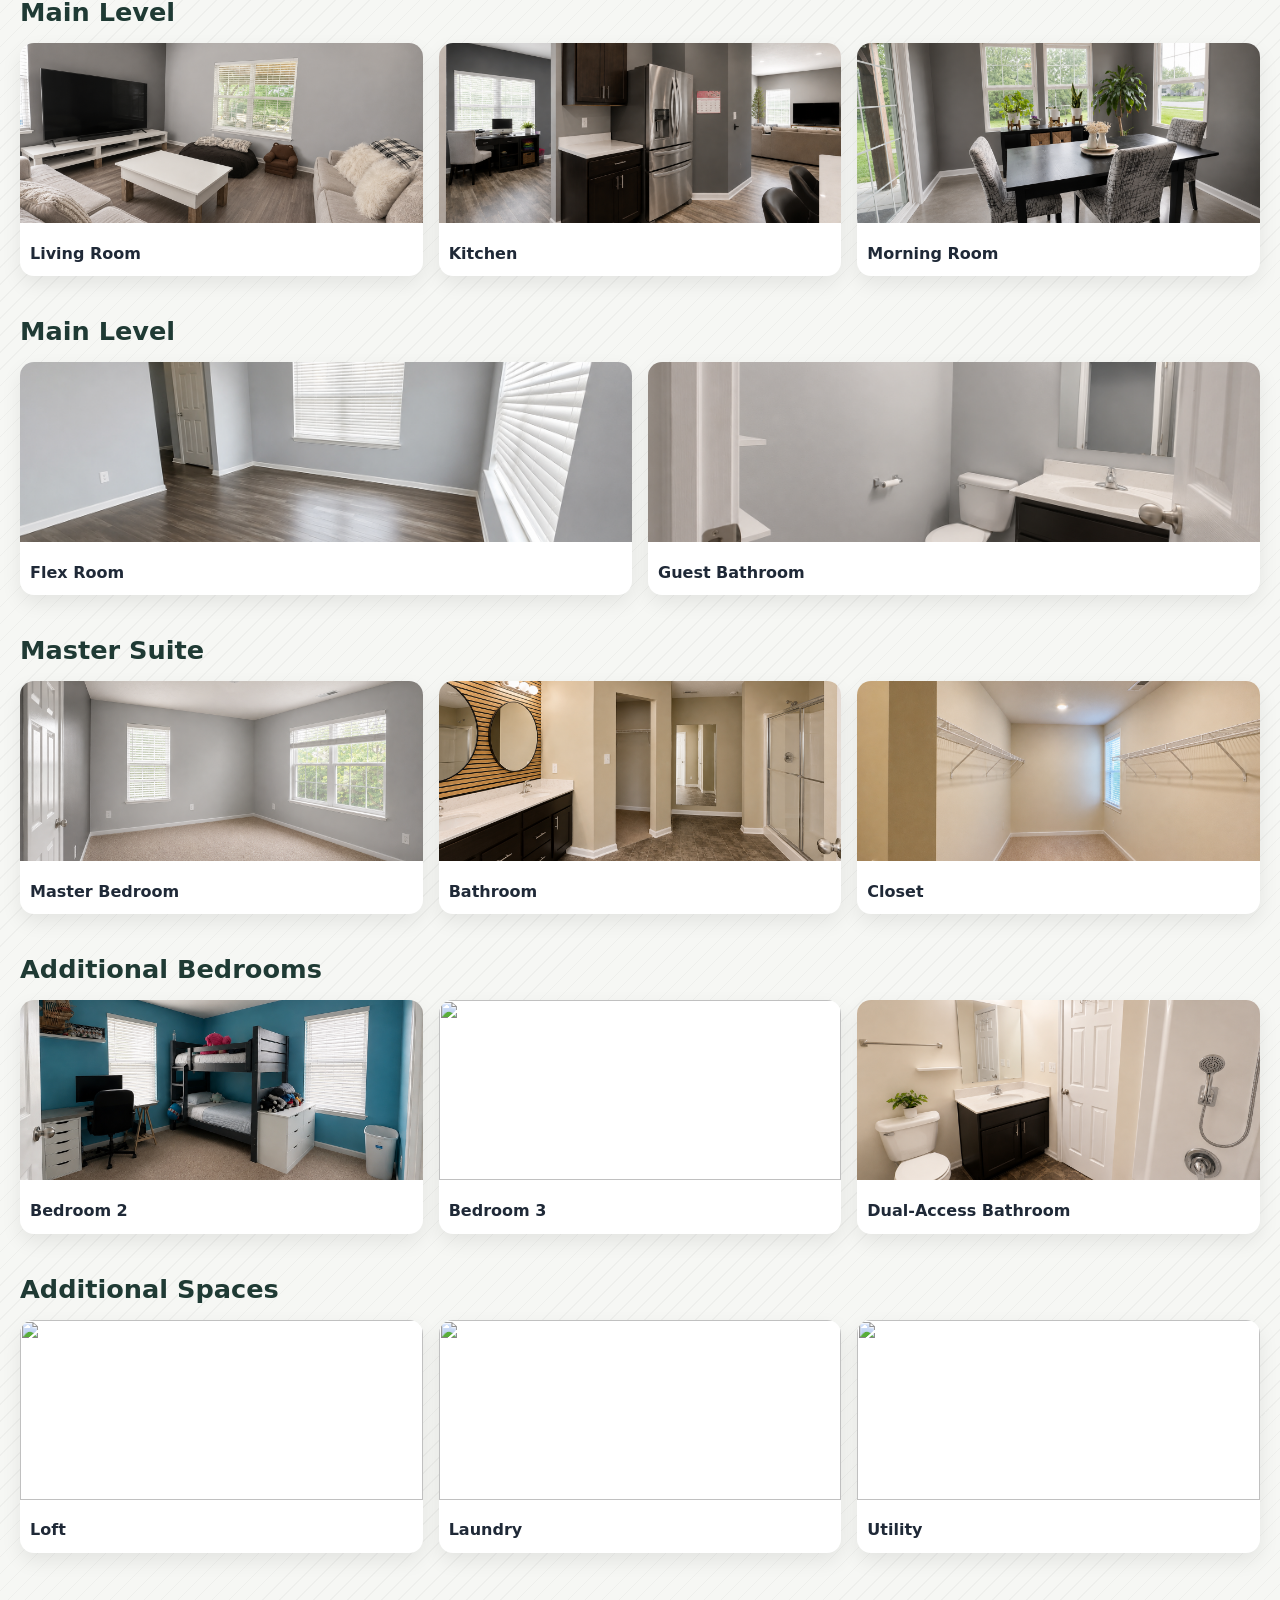
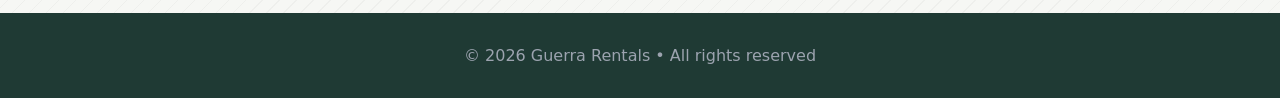
==== commit 9258af37: "Update index.html" ====
--- a/index.html
+++ b/index.html
@@ -111,9 +111,9 @@
 
   <h2 class="gallery-title">Additional Bedrooms</h2>
   <div class="gallery-group">
-    <div class="photo-card"><img src="images/bathroom.jpg"><p>Bedroom 2</p></div>
-    <div class="photo-card"><img src="images/bathroom.jpg"><p>Bedroom 3</p></div>
-    <div class="photo-card"><img src="images/bathroom.jpg"><p>Dual-Access Bathroom</p></div>
+    <div class="photo-card"><img src="cuarto 2.png"><p>Bedroom 2</p></div>
+    <div class="photo-card"><img src="cuarto 3.png"><p>Bedroom 3</p></div>
+    <div class="photo-card"><img src="bano2.png"><p>Dual-Access Bathroom</p></div>
   </div>
 
   <h2 class="gallery-title">Additional Spaces</h2>
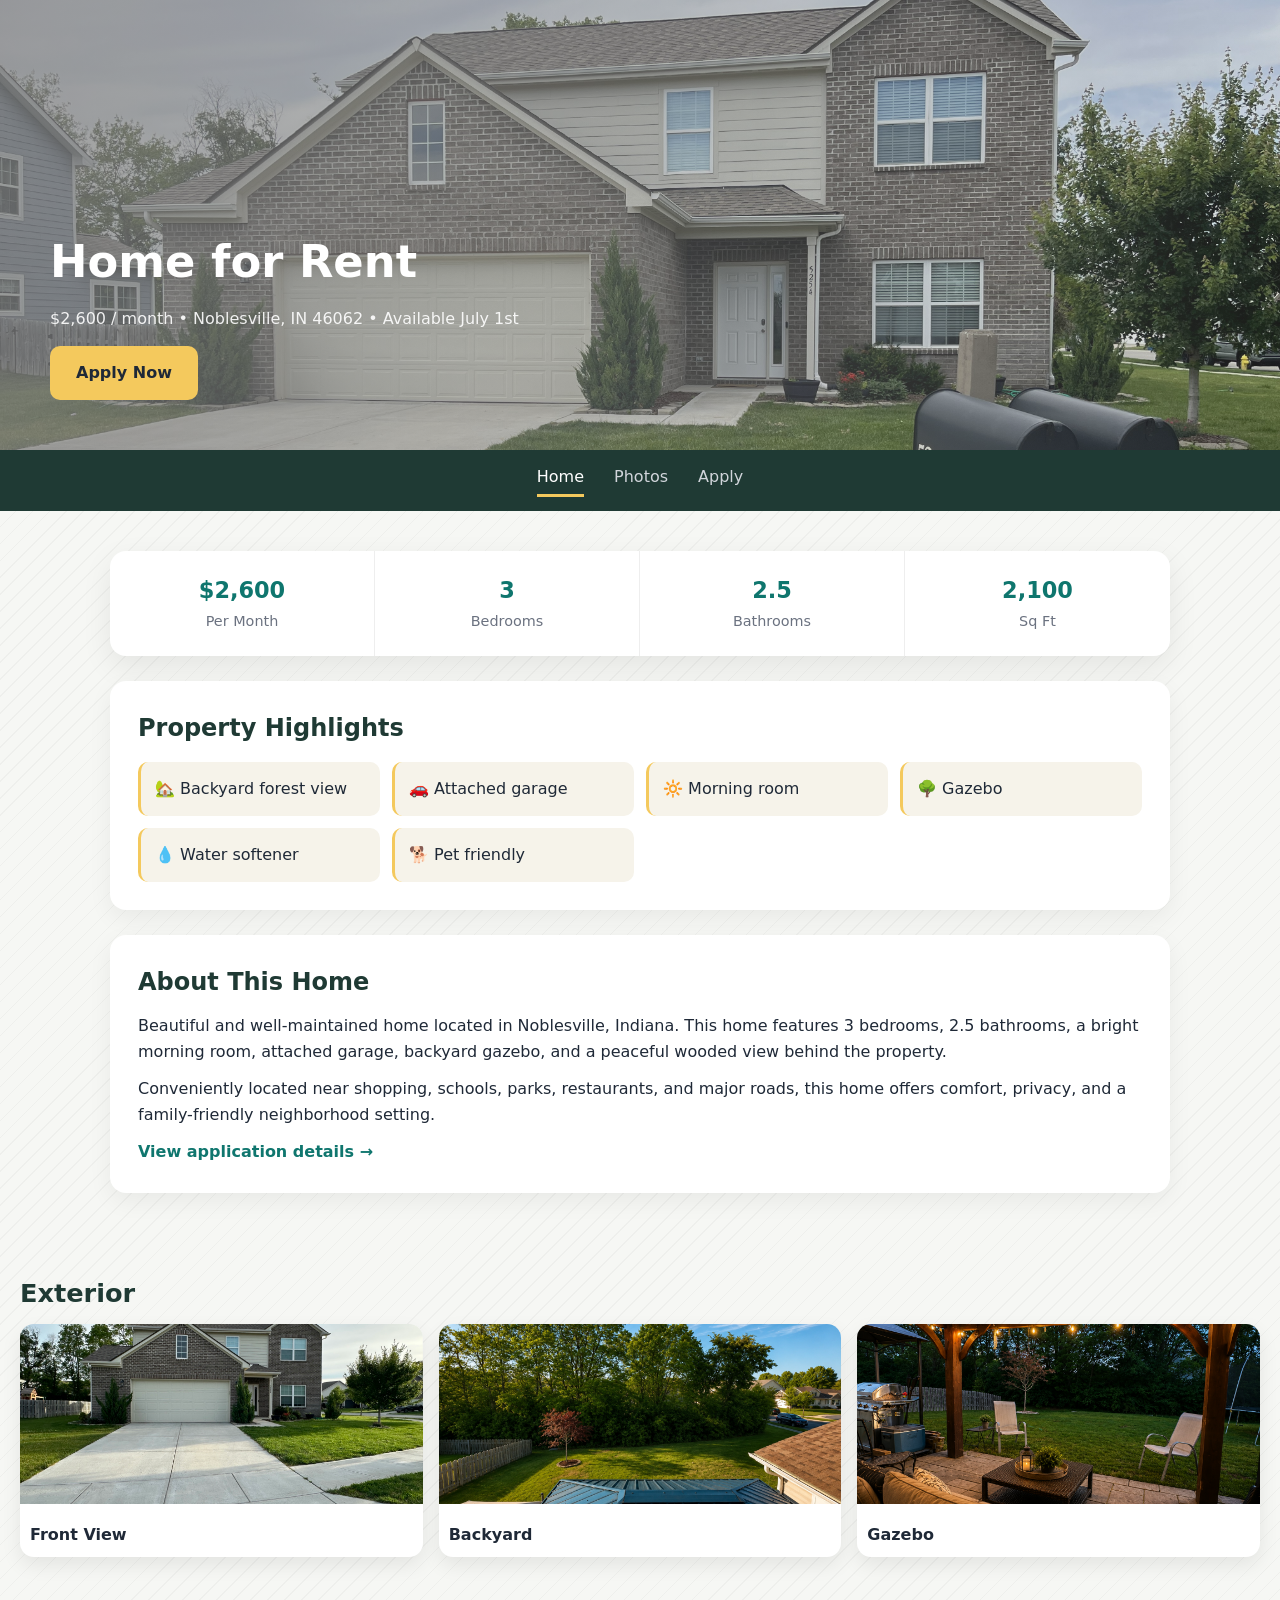
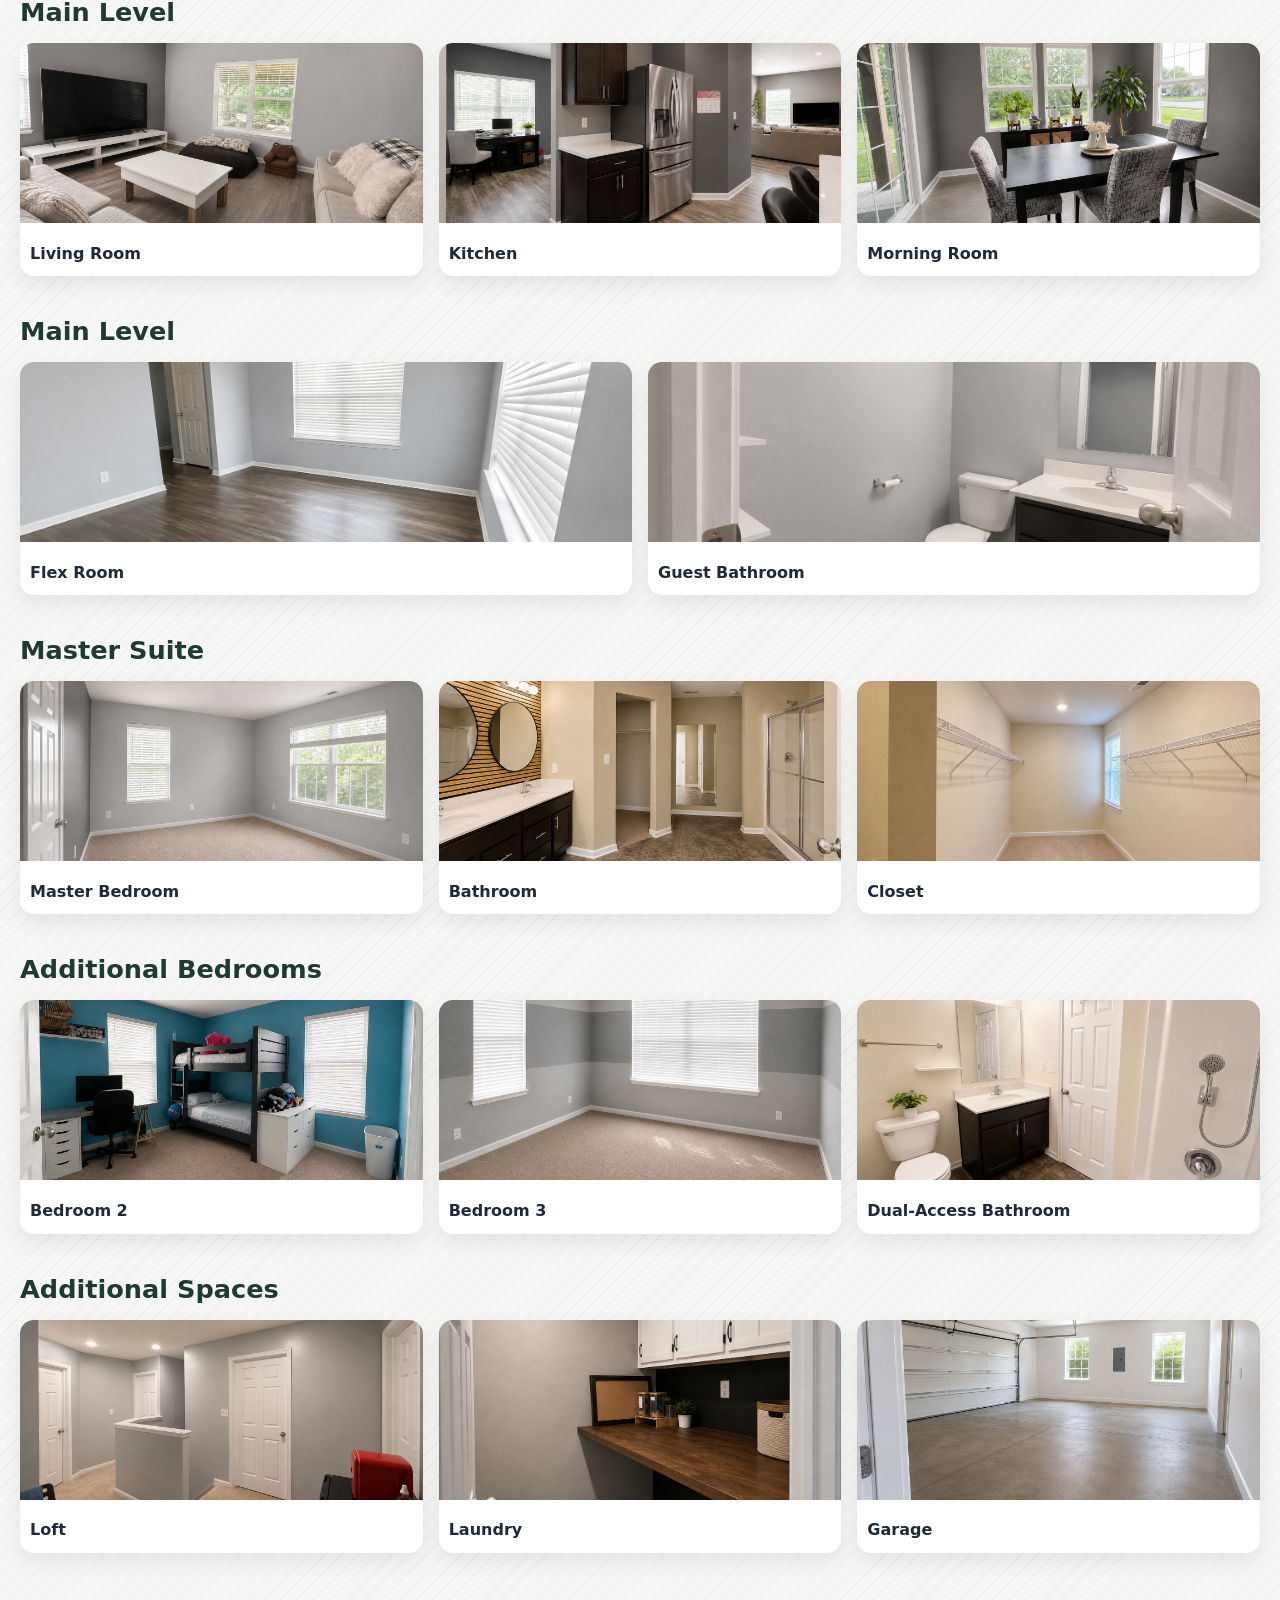
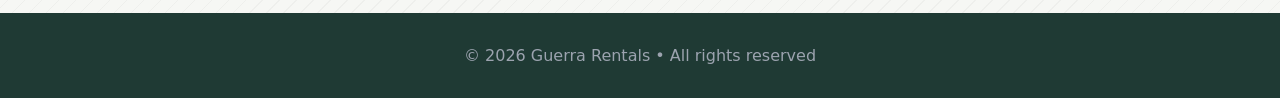
==== commit a55ba544: "Update index.html" ====
--- a/index.html
+++ b/index.html
@@ -118,9 +118,9 @@
 
   <h2 class="gallery-title">Additional Spaces</h2>
   <div class="gallery-group">
-    <div class="photo-card"><img src="images/bathroom.jpg"><p>Loft</p></div>
-    <div class="photo-card"><img src="images/bathroom.jpg"><p>Laundry</p></div>
-    <div class="photo-card"><img src="images/bathroom.jpg"><p>Utility</p></div>
+    <div class="photo-card"><img src="parte de arriba 2.png"><p>Loft</p></div>
+    <div class="photo-card"><img src="lavandero 1.png"><p>Laundry</p></div>
+    <div class="photo-card"><img src="garage 1.png"><p>Garage</p></div>
   </div>
 
 </section>
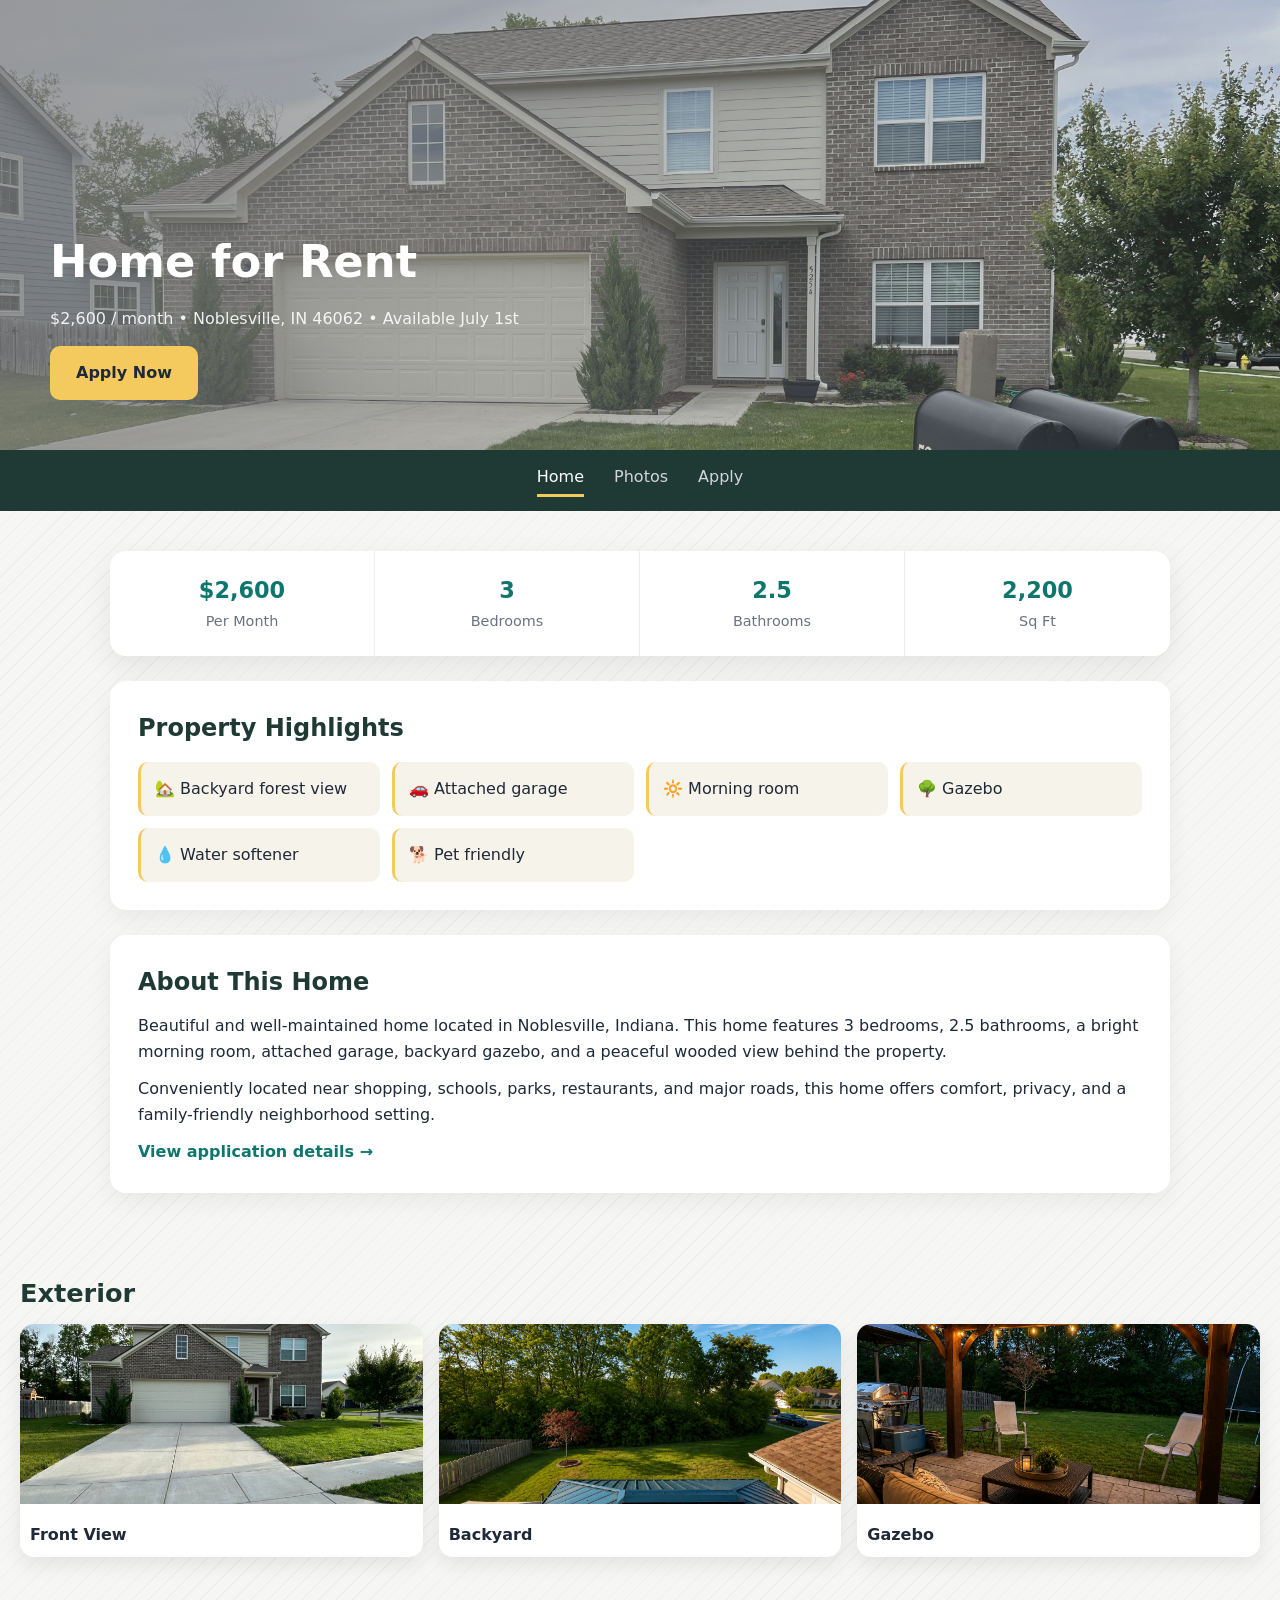
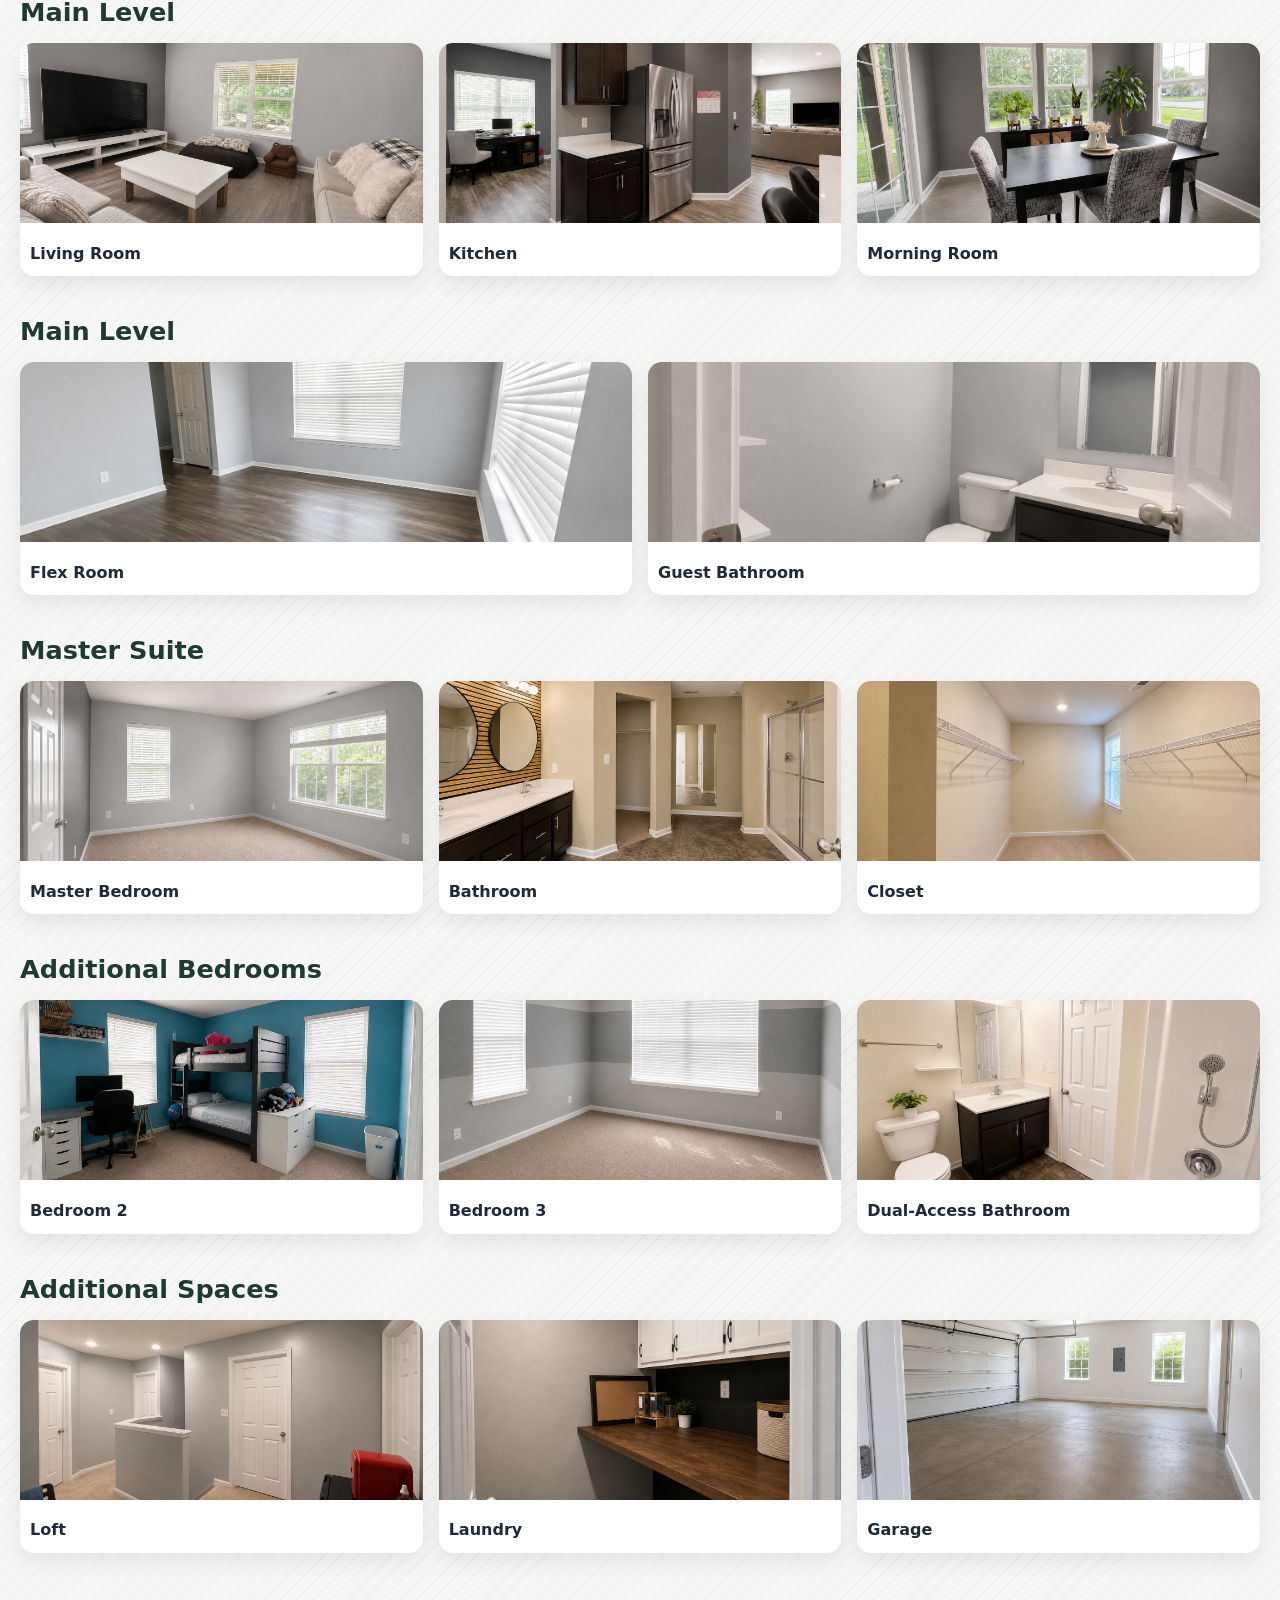
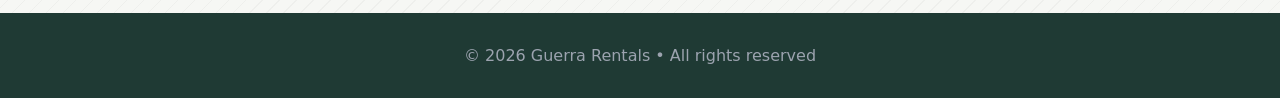
==== commit 637517ee: "Update index.html" ====
--- a/index.html
+++ b/index.html
@@ -42,7 +42,7 @@
       </div>
 
       <div class="stat">
-        <strong>2,100</strong>
+        <strong>2,200</strong>
         <span>Sq Ft</span>
       </div>
     </div>
